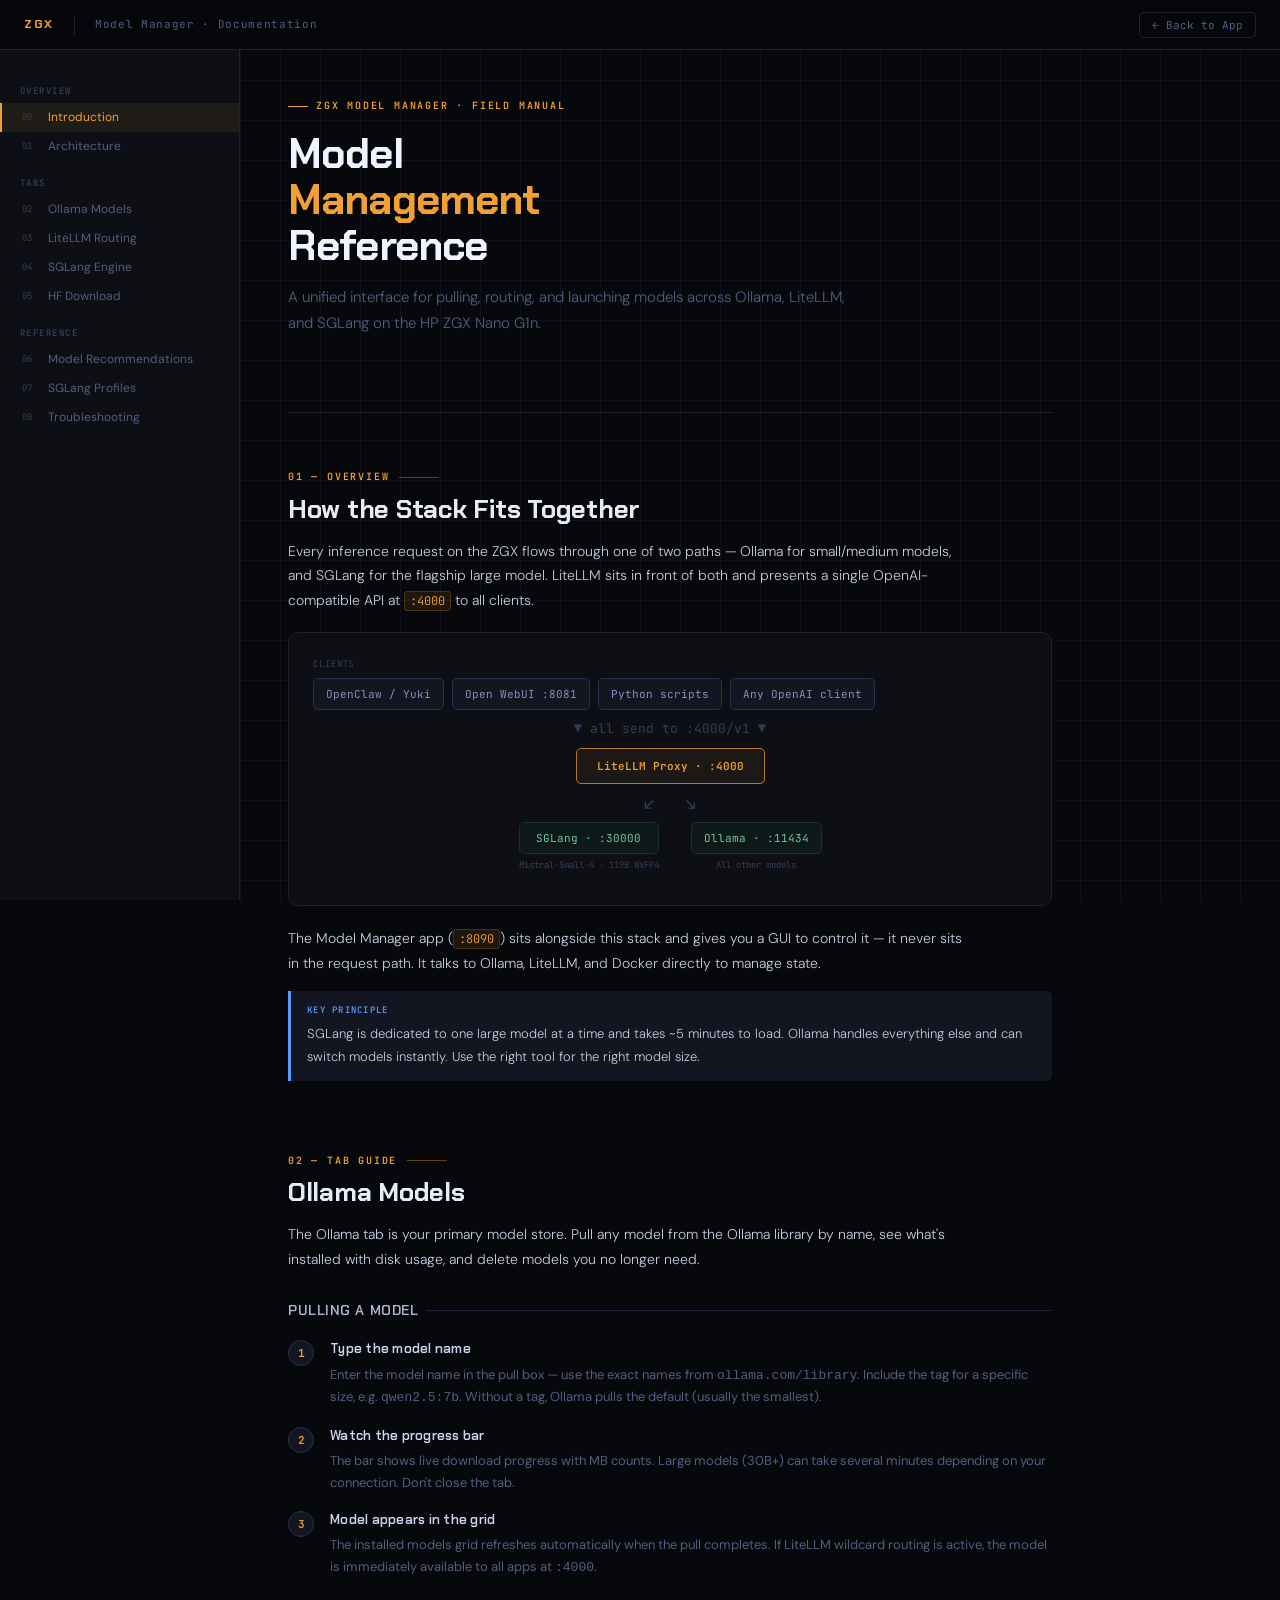
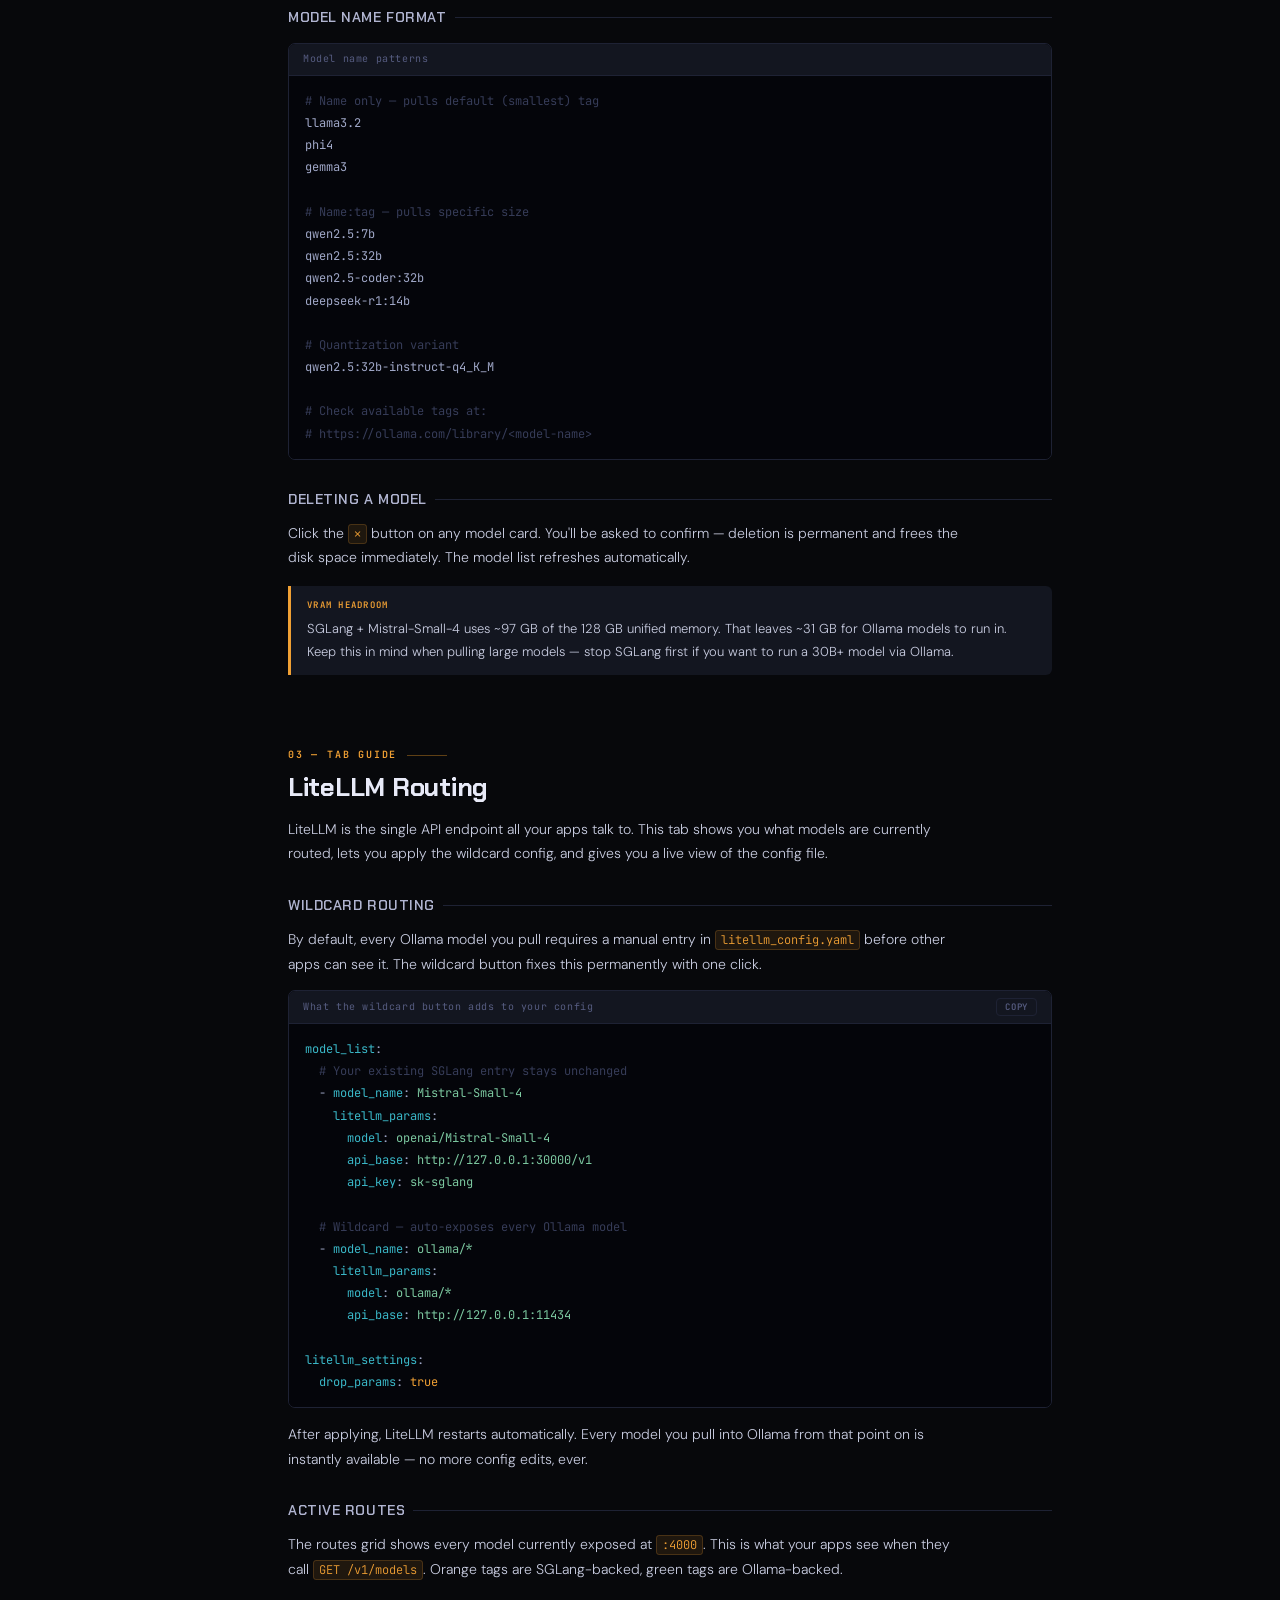
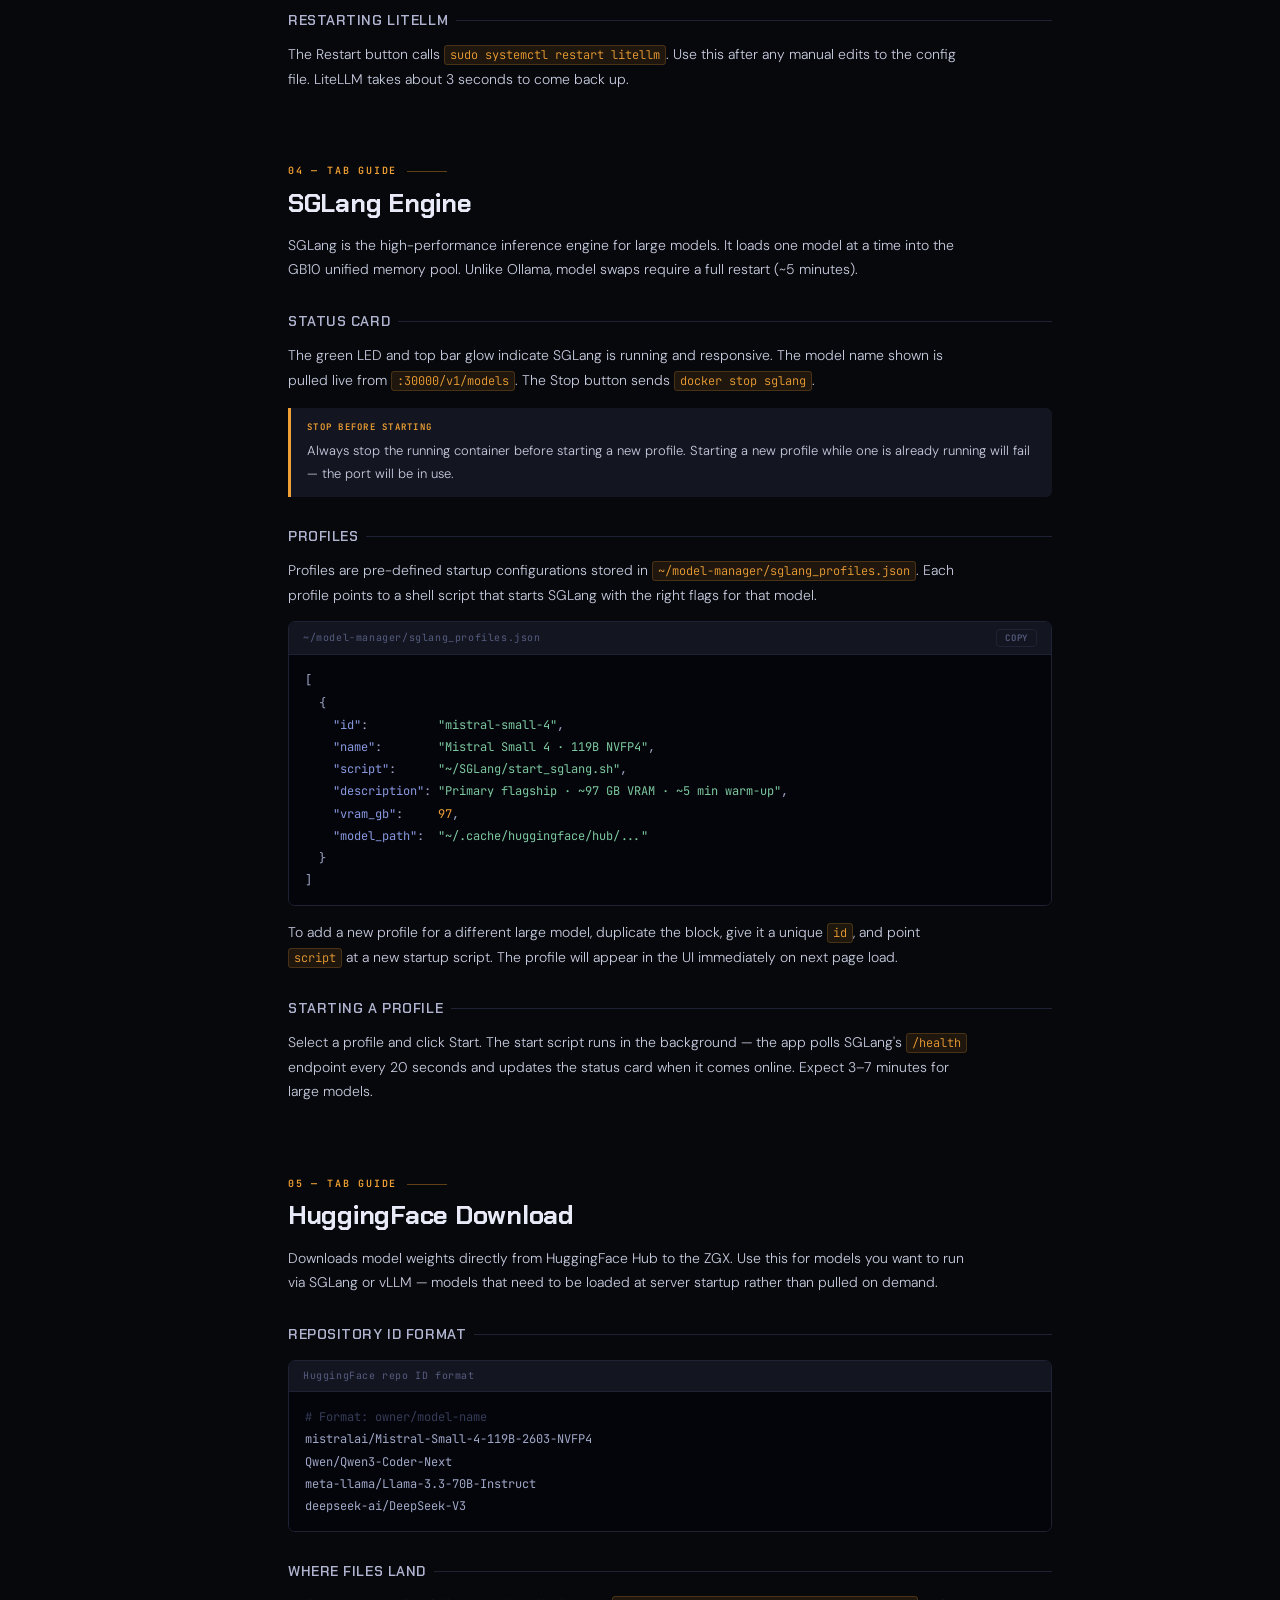
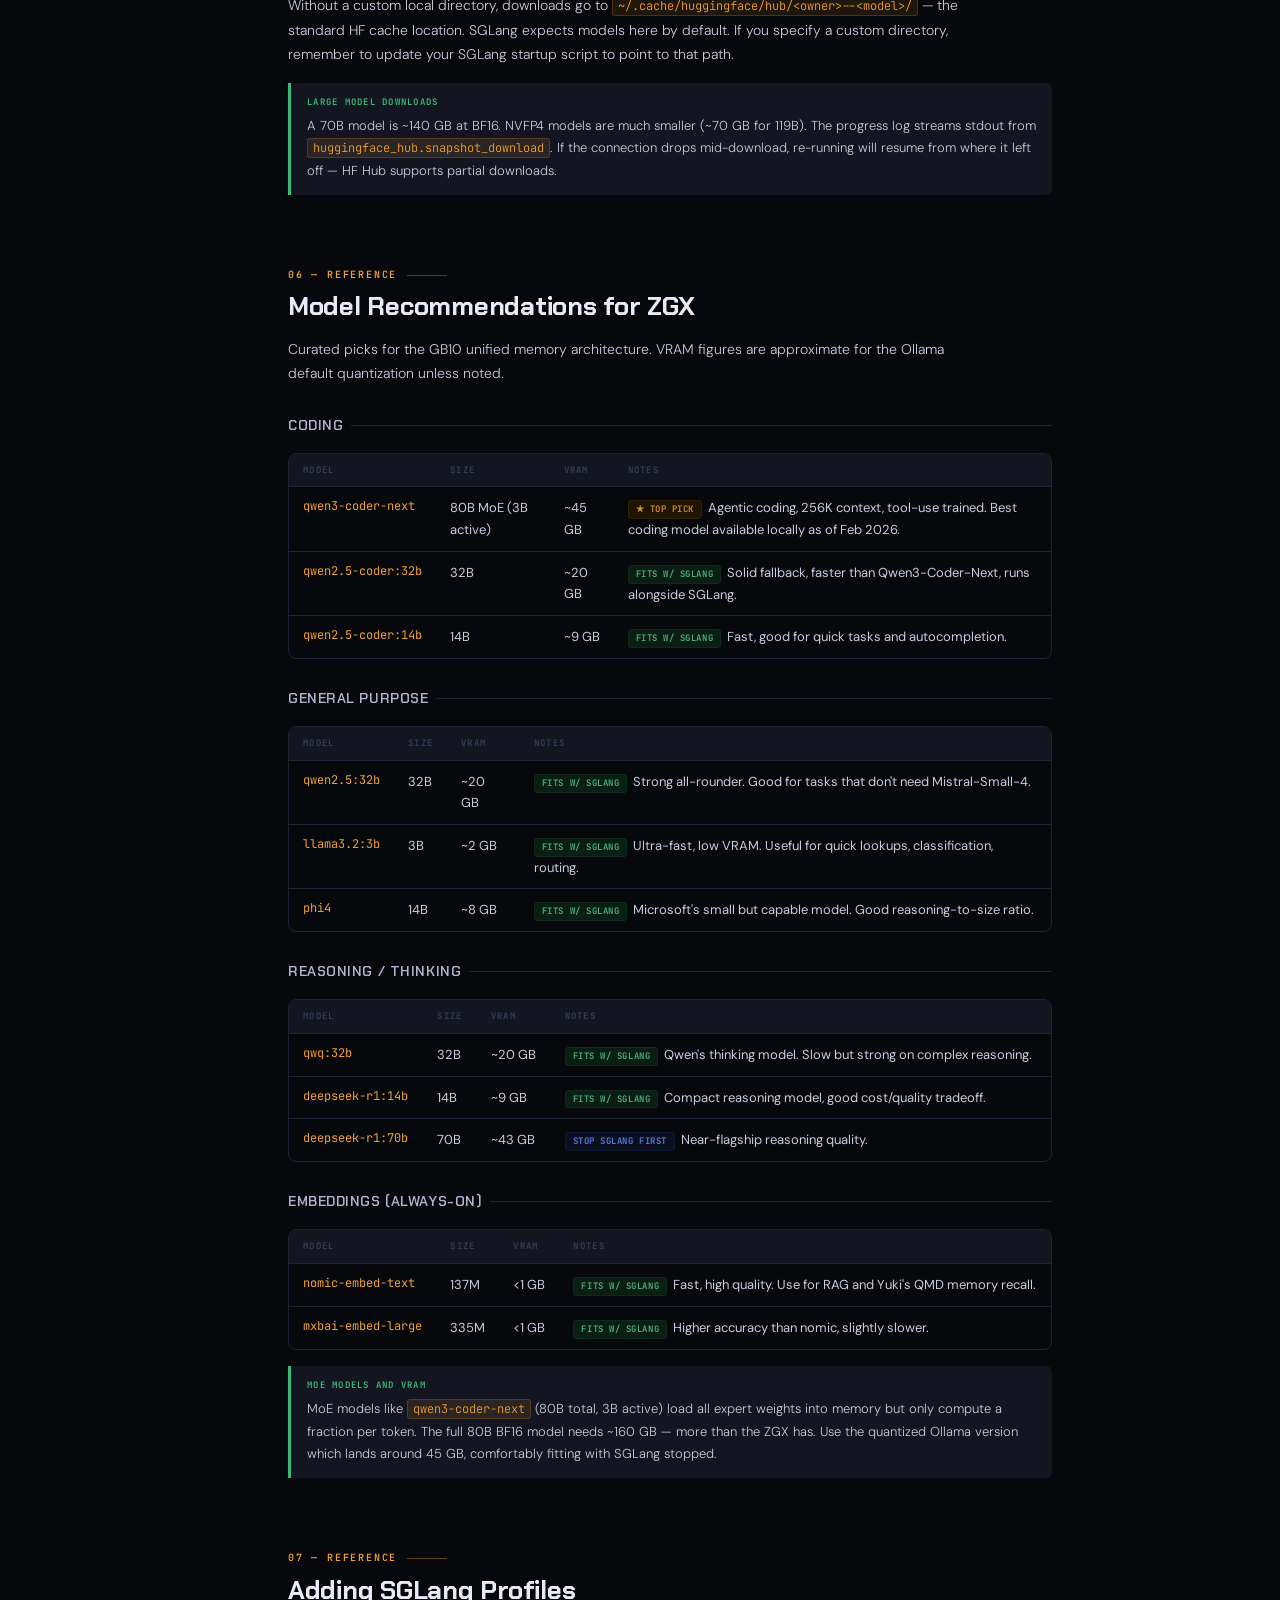
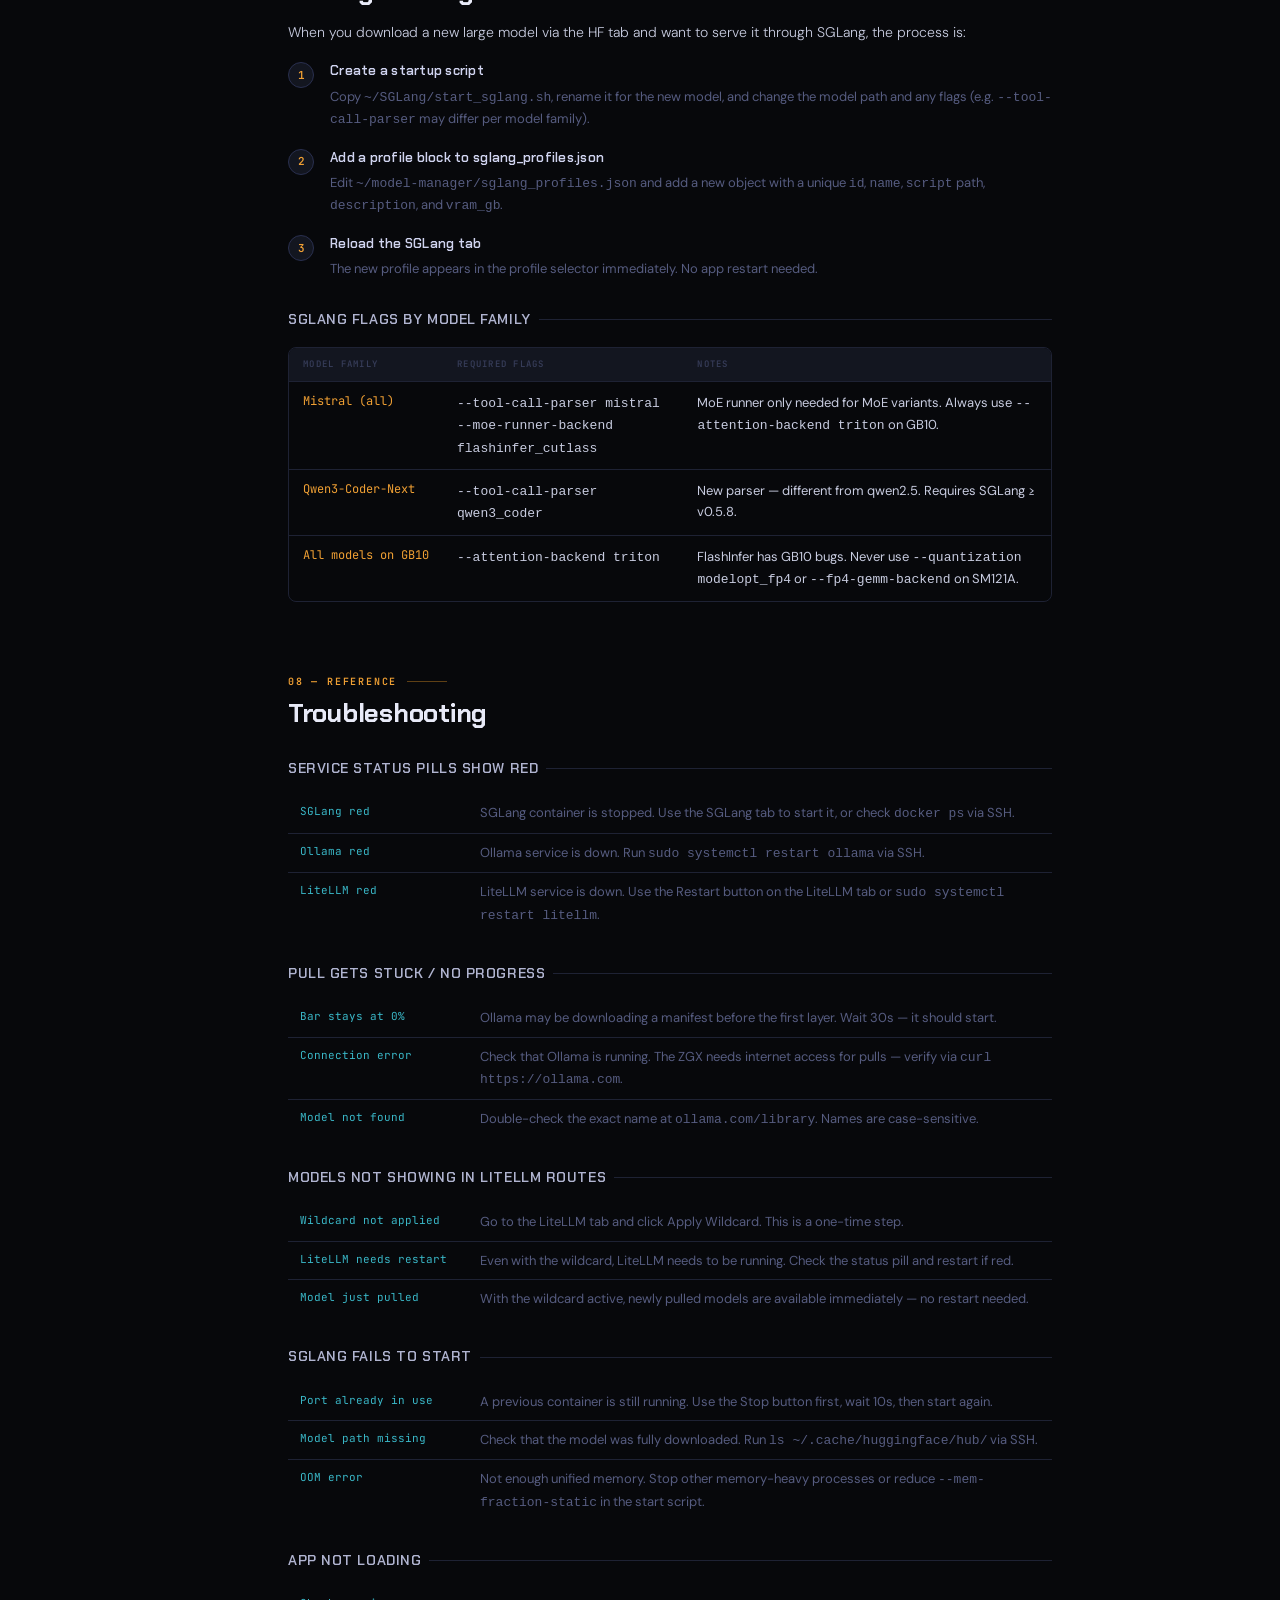
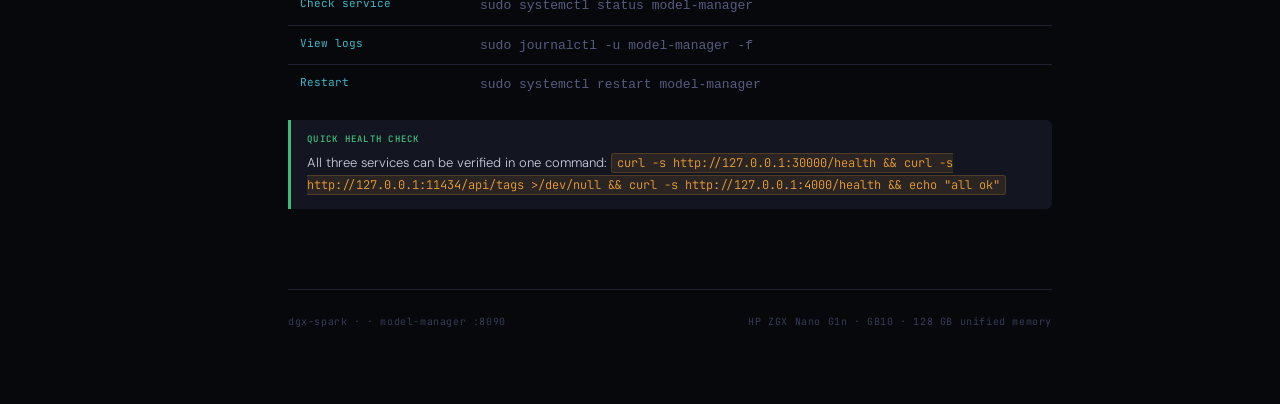
==== docs.html @ 1eab495b "Add files via upload" ====
<!DOCTYPE html>
<html lang="en">
<head>
<meta charset="UTF-8">
<meta name="viewport" content="width=device-width, initial-scale=1.0">
<title>ZGX Model Manager · Documentation</title>
<link rel="preconnect" href="https://fonts.googleapis.com">
<link href="https://fonts.googleapis.com/css2?family=Chakra+Petch:wght@400;500;600;700&family=JetBrains+Mono:wght@400;500;600&family=DM+Sans:ital,wght@0,300;0,400;0,500;1,300&display=swap" rel="stylesheet">
<style>
:root {
  --bg:       #07080b;
  --s1:       #0d0f14;
  --s2:       #131620;
  --s3:       #1a1e2c;
  --border:   #1e2234;
  --border2:  #2a3050;
  --text:     #c8cce0;
  --muted:    #565c80;
  --dim:      #363c58;
  --amber:    #f0a034;
  --amber2:   #b87820;
  --amber-lo: rgba(240,160,52,.08);
  --green:    #3dba78;
  --red:      #e05050;
  --blue:     #5a9af5;
  --teal:     #3ab8c8;
  --display:  'Chakra Petch', sans-serif;
  --mono:     'JetBrains Mono', monospace;
  --body:     'DM Sans', sans-serif;
  --sidebar-w: 240px;
}

*, *::before, *::after { box-sizing: border-box; margin: 0; padding: 0; }
html { scroll-behavior: smooth; }

body {
  background: var(--bg);
  color: var(--text);
  font-family: var(--body);
  font-size: 14px;
  line-height: 1.65;
  min-height: 100vh;
}

/* Grid texture overlay */
body::before {
  content: '';
  position: fixed; inset: 0;
  background-image:
    linear-gradient(rgba(30,34,52,.4) 1px, transparent 1px),
    linear-gradient(90deg, rgba(30,34,52,.4) 1px, transparent 1px);
  background-size: 40px 40px;
  pointer-events: none;
  z-index: 0;
}

/* ── TOP NAV ── */
.topnav {
  position: fixed; top: 0; left: 0; right: 0;
  height: 50px;
  background: rgba(7,8,11,.92);
  border-bottom: 1px solid var(--border);
  backdrop-filter: blur(8px);
  display: flex; align-items: center;
  padding: 0 24px;
  gap: 20px;
  z-index: 100;
}
.topnav-brand {
  font-family: var(--display);
  font-size: 12px; font-weight: 700;
  letter-spacing: .14em;
  color: var(--amber);
  text-transform: uppercase;
  text-decoration: none;
}
.topnav-sep { width: 1px; height: 20px; background: var(--border); }
.topnav-title {
  font-family: var(--mono);
  font-size: 11px; color: var(--muted);
  letter-spacing: .06em;
}
.topnav-right { margin-left: auto; }
.topnav-link {
  font-family: var(--mono);
  font-size: 11px; color: var(--muted);
  text-decoration: none;
  padding: 5px 12px;
  border: 1px solid var(--border);
  border-radius: 5px;
  transition: all .15s;
}
.topnav-link:hover { color: var(--amber); border-color: var(--amber); }

/* ── LAYOUT ── */
.layout {
  display: flex;
  margin-top: 50px;
  min-height: calc(100vh - 50px);
  position: relative; z-index: 1;
}

/* ── SIDEBAR ── */
.sidebar {
  width: var(--sidebar-w);
  flex-shrink: 0;
  position: fixed;
  top: 50px; bottom: 0; left: 0;
  overflow-y: auto;
  border-right: 1px solid var(--border);
  background: var(--s1);
  padding: 24px 0 40px;
}
.sidebar-section {
  margin-bottom: 6px;
}
.sidebar-label {
  font-family: var(--mono);
  font-size: 9px; font-weight: 600;
  letter-spacing: .16em;
  text-transform: uppercase;
  color: var(--dim);
  padding: 10px 20px 4px;
}
.sidebar-link {
  display: flex; align-items: center; gap: 8px;
  padding: 6px 20px;
  font-size: 12px; color: var(--muted);
  text-decoration: none;
  border-left: 2px solid transparent;
  transition: all .12s;
  line-height: 1.4;
}
.sidebar-link:hover { color: var(--text); background: var(--s2); }
.sidebar-link.active {
  color: var(--amber);
  border-left-color: var(--amber);
  background: var(--amber-lo);
}
.sidebar-link .num {
  font-family: var(--mono);
  font-size: 9px; color: var(--dim);
  flex-shrink: 0; width: 18px;
}

/* ── MAIN CONTENT ── */
.content {
  margin-left: var(--sidebar-w);
  flex: 1;
  max-width: 860px;
  padding: 48px 48px 100px;
}

/* ── SECTIONS ── */
.doc-section {
  margin-bottom: 72px;
  animation: fadein .3s ease both;
}
@keyframes fadein { from { opacity:0; transform: translateY(8px); } to { opacity:1; transform:none; } }

/* Section eyebrow */
.eyebrow {
  font-family: var(--mono);
  font-size: 10px; font-weight: 600;
  letter-spacing: .18em;
  text-transform: uppercase;
  color: var(--amber);
  margin-bottom: 8px;
  display: flex; align-items: center; gap: 10px;
}
.eyebrow::after {
  content: '';
  flex: 0 0 40px; height: 1px;
  background: var(--amber2);
  opacity: .5;
}

/* Section title */
.doc-section h2 {
  font-family: var(--display);
  font-size: 26px; font-weight: 700;
  letter-spacing: -.01em;
  color: #e8eaf8;
  margin-bottom: 14px;
  line-height: 1.2;
}

.doc-section h3 {
  font-family: var(--display);
  font-size: 14px; font-weight: 600;
  letter-spacing: .04em;
  color: #b0b4d0;
  text-transform: uppercase;
  margin: 28px 0 10px;
  display: flex; align-items: center; gap: 8px;
}
.doc-section h3::after {
  content: ''; flex: 1; height: 1px;
  background: var(--border);
}

.doc-section p {
  color: var(--text);
  margin-bottom: 14px;
  max-width: 680px;
  font-size: 14px;
  font-weight: 300;
  line-height: 1.75;
}

.doc-section p code, li code {
  font-family: var(--mono);
  font-size: 12px;
  color: var(--amber);
  background: rgba(240,160,52,.1);
  border: 1px solid rgba(240,160,52,.2);
  padding: 1px 5px;
  border-radius: 3px;
}

/* ── HERO ── */
.hero {
  padding: 0 0 48px;
  border-bottom: 1px solid var(--border);
  margin-bottom: 56px;
}
.hero-tag {
  font-family: var(--mono);
  font-size: 10px; font-weight: 600;
  letter-spacing: .18em;
  text-transform: uppercase;
  color: var(--amber);
  margin-bottom: 16px;
  display: flex; align-items: center; gap: 8px;
}
.hero-tag::before {
  content: '';
  width: 20px; height: 1px;
  background: var(--amber);
}
.hero h1 {
  font-family: var(--display);
  font-size: 42px; font-weight: 700;
  letter-spacing: -.02em;
  line-height: 1.1;
  color: #f0f2ff;
  margin-bottom: 16px;
}
.hero h1 span { color: var(--amber); }
.hero-sub {
  font-size: 15px; font-weight: 300;
  color: var(--muted);
  max-width: 560px;
  line-height: 1.7;
  margin-bottom: 28px;
}

/* ── ARCH DIAGRAM ── */
.arch {
  background: var(--s1);
  border: 1px solid var(--border);
  border-radius: 10px;
  padding: 24px;
  margin: 20px 0;
  font-family: var(--mono);
  font-size: 11px;
  overflow-x: auto;
}
.arch-row {
  display: flex; align-items: center;
  gap: 8px; margin-bottom: 8px;
  flex-wrap: wrap;
}
.arch-box {
  border: 1px solid var(--border2);
  border-radius: 5px;
  padding: 6px 12px;
  background: var(--s2);
  color: var(--text);
  white-space: nowrap;
  font-size: 11px;
}
.arch-box.client { border-color: #2a3050; color: #8090c0; }
.arch-box.gateway { border-color: var(--amber2); color: var(--amber); background: rgba(240,160,52,.06); padding: 8px 20px; font-weight: 600; }
.arch-box.backend { border-color: #1a3028; color: #6cc898; background: rgba(60,186,120,.06); }
.arch-arrow { color: var(--dim); font-size: 16px; }
.arch-label {
  font-size: 9px; letter-spacing: .1em;
  text-transform: uppercase; color: var(--dim);
  margin-bottom: 6px;
}
.arch-center { display: flex; justify-content: center; margin: 6px 0; }

/* ── CALLOUTS ── */
.callout {
  border-left: 3px solid var(--border2);
  background: var(--s2);
  border-radius: 0 6px 6px 0;
  padding: 12px 16px;
  margin: 16px 0;
  font-size: 13px;
  line-height: 1.65;
}
.callout.tip { border-color: var(--green); }
.callout.warn { border-color: var(--amber); }
.callout.info { border-color: var(--blue); }
.callout-label {
  font-family: var(--mono);
  font-size: 9px; font-weight: 600;
  letter-spacing: .14em; text-transform: uppercase;
  margin-bottom: 5px;
}
.callout.tip .callout-label { color: var(--green); }
.callout.warn .callout-label { color: var(--amber); }
.callout.info .callout-label { color: var(--blue); }
.callout p { margin-bottom: 0; font-size: 13px; max-width: none; }

/* ── CODE BLOCKS ── */
.code-wrap {
  border: 1px solid var(--border);
  border-radius: 7px;
  overflow: hidden;
  margin: 14px 0;
}
.code-header {
  display: flex; align-items: center;
  padding: 7px 14px;
  background: var(--s2);
  border-bottom: 1px solid var(--border);
  gap: 8px;
}
.code-title {
  font-family: var(--mono);
  font-size: 10px; color: var(--muted);
  letter-spacing: .06em;
  flex: 1;
}
.copy-btn {
  font-family: var(--mono);
  font-size: 9px; font-weight: 600;
  letter-spacing: .08em;
  text-transform: uppercase;
  color: var(--muted);
  background: none; border: 1px solid var(--border);
  border-radius: 4px; padding: 2px 8px;
  cursor: pointer;
  transition: all .12s;
}
.copy-btn:hover { color: var(--amber); border-color: var(--amber); }
.code-body {
  background: #04050a;
  padding: 14px 16px;
  font-family: var(--mono);
  font-size: 12px; line-height: 1.85;
  color: #a0a8c8;
  overflow-x: auto;
  white-space: pre;
}
.code-body .cm { color: var(--dim); }
.code-body .ck { color: var(--teal); }
.code-body .cv { color: #8898e0; }
.code-body .cs { color: #7cc8a0; }
.code-body .ca { color: var(--amber); }

/* ── MODEL TABLE ── */
.model-table-wrap {
  border: 1px solid var(--border);
  border-radius: 8px;
  overflow: hidden;
  margin: 16px 0;
}
.model-table {
  width: 100%;
  border-collapse: collapse;
}
.model-table th {
  font-family: var(--mono);
  font-size: 9px; font-weight: 600;
  letter-spacing: .14em; text-transform: uppercase;
  color: var(--dim);
  background: var(--s2);
  padding: 9px 14px;
  text-align: left;
  border-bottom: 1px solid var(--border);
}
.model-table td {
  padding: 10px 14px;
  border-bottom: 1px solid var(--border);
  font-size: 13px;
  vertical-align: top;
}
.model-table tr:last-child td { border-bottom: none; }
.model-table tr:hover td { background: var(--s2); }
.model-table td:first-child {
  font-family: var(--mono);
  font-size: 12px; color: var(--amber);
  white-space: nowrap;
}
.rec-badge {
  display: inline-block;
  padding: 1px 7px;
  border-radius: 3px;
  font-family: var(--mono);
  font-size: 9px; font-weight: 600;
  letter-spacing: .06em; text-transform: uppercase;
}
.rec-star { background: #1e1400; color: #d09030; border: 1px solid #2e2000; }
.rec-fit  { background: #0a1e14; color: #4caf7d; border: 1px solid #0e2a1c; }
.rec-big  { background: #0a1020; color: #5a7adf; border: 1px solid #0e1830; }

/* ── STEP LIST ── */
.steps { margin: 16px 0; }
.step {
  display: flex; gap: 16px;
  margin-bottom: 16px;
}
.step-num {
  width: 26px; height: 26px;
  border-radius: 50%;
  background: var(--s2); border: 1px solid var(--border2);
  font-family: var(--mono);
  font-size: 11px; font-weight: 600;
  color: var(--amber);
  display: flex; align-items: center; justify-content: center;
  flex-shrink: 0;
  margin-top: 2px;
}
.step-body { flex: 1; }
.step-title {
  font-family: var(--display);
  font-size: 13px; font-weight: 600;
  color: #d0d4f0;
  margin-bottom: 4px;
  letter-spacing: .02em;
}
.step-desc { font-size: 13px; color: var(--muted); line-height: 1.65; }

/* ── PARAM TABLE ── */
.param-table { width: 100%; border-collapse: collapse; margin: 14px 0; }
.param-table td {
  padding: 8px 12px;
  border-bottom: 1px solid var(--border);
  font-size: 13px;
  vertical-align: top;
}
.param-table tr:last-child td { border-bottom: none; }
.param-table td:first-child {
  font-family: var(--mono); font-size: 11px;
  color: var(--teal); white-space: nowrap;
  width: 180px;
}
.param-table td:last-child { color: var(--muted); }

/* ── SCROLLBAR ── */
::-webkit-scrollbar { width: 5px; }
::-webkit-scrollbar-track { background: transparent; }
::-webkit-scrollbar-thumb { background: var(--border2); border-radius: 3px; }

/* ── FOOTER ── */
.footer {
  margin-top: 80px;
  padding-top: 24px;
  border-top: 1px solid var(--border);
  font-family: var(--mono);
  font-size: 10px; color: var(--dim);
  letter-spacing: .06em;
  display: flex; justify-content: space-between;
}
</style>
</head>
<body>

<nav class="topnav">
  <a class="topnav-brand" href="/">ZGX</a>
  <div class="topnav-sep"></div>
  <span class="topnav-title">Model Manager · Documentation</span>
  <div class="topnav-right">
    <a class="topnav-link" href="/">← Back to App</a>
  </div>
</nav>

<div class="layout">

  <!-- SIDEBAR -->
  <nav class="sidebar">
    <div class="sidebar-section">
      <div class="sidebar-label">Overview</div>
      <a class="sidebar-link active" href="#overview"><span class="num">00</span>Introduction</a>
      <a class="sidebar-link" href="#architecture"><span class="num">01</span>Architecture</a>
    </div>
    <div class="sidebar-section">
      <div class="sidebar-label">Tabs</div>
      <a class="sidebar-link" href="#ollama"><span class="num">02</span>Ollama Models</a>
      <a class="sidebar-link" href="#litellm"><span class="num">03</span>LiteLLM Routing</a>
      <a class="sidebar-link" href="#sglang"><span class="num">04</span>SGLang Engine</a>
      <a class="sidebar-link" href="#hf"><span class="num">05</span>HF Download</a>
    </div>
    <div class="sidebar-section">
      <div class="sidebar-label">Reference</div>
      <a class="sidebar-link" href="#models"><span class="num">06</span>Model Recommendations</a>
      <a class="sidebar-link" href="#profiles"><span class="num">07</span>SGLang Profiles</a>
      <a class="sidebar-link" href="#troubleshooting"><span class="num">08</span>Troubleshooting</a>
    </div>
  </nav>

  <!-- CONTENT -->
  <main class="content">

    <!-- HERO -->
    <div class="hero" id="overview">
      <div class="hero-tag">ZGX Model Manager · Field Manual</div>
      <h1>Model<br><span>Management</span><br>Reference</h1>
      <p class="hero-sub">A unified interface for pulling, routing, and launching models across Ollama, LiteLLM, and SGLang on the HP ZGX Nano G1n.</p>
    </div>

    <!-- ARCHITECTURE -->
    <div class="doc-section" id="architecture">
      <div class="eyebrow">01 — Overview</div>
      <h2>How the Stack Fits Together</h2>

      <p>Every inference request on the ZGX flows through one of two paths — Ollama for small/medium models, and SGLang for the flagship large model. LiteLLM sits in front of both and presents a single OpenAI-compatible API at <code>:4000</code> to all clients.</p>

      <div class="arch">
        <div class="arch-label">Clients</div>
        <div class="arch-row">
          <div class="arch-box client">OpenClaw / Yuki</div>
          <div class="arch-box client">Open WebUI :8081</div>
          <div class="arch-box client">Python scripts</div>
          <div class="arch-box client">Any OpenAI client</div>
        </div>
        <div class="arch-row" style="margin:8px 0 8px 0;justify-content:center">
          <span class="arch-arrow" style="font-size:13px;color:var(--dim)">▼ all send to :4000/v1 ▼</span>
        </div>
        <div class="arch-center">
          <div class="arch-box gateway">LiteLLM Proxy · :4000</div>
        </div>
        <div class="arch-row" style="margin:8px 0 4px 0;justify-content:center;gap:32px">
          <span class="arch-arrow">↙</span>
          <span class="arch-arrow">↘</span>
        </div>
        <div class="arch-row" style="justify-content:center;gap:32px">
          <div style="text-align:center">
            <div class="arch-box backend">SGLang · :30000</div>
            <div style="font-size:9px;color:var(--dim);margin-top:4px">Mistral-Small-4 · 119B NVFP4</div>
          </div>
          <div style="text-align:center">
            <div class="arch-box backend">Ollama · :11434</div>
            <div style="font-size:9px;color:var(--dim);margin-top:4px">All other models</div>
          </div>
        </div>
      </div>

      <p>The Model Manager app (<code>:8090</code>) sits alongside this stack and gives you a GUI to control it — it never sits in the request path. It talks to Ollama, LiteLLM, and Docker directly to manage state.</p>

      <div class="callout info">
        <div class="callout-label">Key principle</div>
        <p>SGLang is dedicated to one large model at a time and takes ~5 minutes to load. Ollama handles everything else and can switch models instantly. Use the right tool for the right model size.</p>
      </div>
    </div>

    <!-- OLLAMA -->
    <div class="doc-section" id="ollama">
      <div class="eyebrow">02 — Tab Guide</div>
      <h2>Ollama Models</h2>

      <p>The Ollama tab is your primary model store. Pull any model from the Ollama library by name, see what's installed with disk usage, and delete models you no longer need.</p>

      <h3>Pulling a Model</h3>

      <div class="steps">
        <div class="step">
          <div class="step-num">1</div>
          <div class="step-body">
            <div class="step-title">Type the model name</div>
            <div class="step-desc">Enter the model name in the pull box — use the exact names from <code>ollama.com/library</code>. Include the tag for a specific size, e.g. <code>qwen2.5:7b</code>. Without a tag, Ollama pulls the default (usually the smallest).</div>
          </div>
        </div>
        <div class="step">
          <div class="step-num">2</div>
          <div class="step-body">
            <div class="step-title">Watch the progress bar</div>
            <div class="step-desc">The bar shows live download progress with MB counts. Large models (30B+) can take several minutes depending on your connection. Don't close the tab.</div>
          </div>
        </div>
        <div class="step">
          <div class="step-num">3</div>
          <div class="step-body">
            <div class="step-title">Model appears in the grid</div>
            <div class="step-desc">The installed models grid refreshes automatically when the pull completes. If LiteLLM wildcard routing is active, the model is immediately available to all apps at <code>:4000</code>.</div>
          </div>
        </div>
      </div>

      <h3>Model Name Format</h3>

      <div class="code-wrap">
        <div class="code-header"><span class="code-title">Model name patterns</span></div>
        <div class="code-body"><span class="cm"># Name only — pulls default (smallest) tag</span>
llama3.2
phi4
gemma3

<span class="cm"># Name:tag — pulls specific size</span>
qwen2.5:7b
qwen2.5:32b
qwen2.5-coder:32b
deepseek-r1:14b

<span class="cm"># Quantization variant</span>
qwen2.5:32b-instruct-q4_K_M

<span class="cm"># Check available tags at:</span>
<span class="cm"># https://ollama.com/library/&lt;model-name&gt;</span></div>
      </div>

      <h3>Deleting a Model</h3>
      <p>Click the <code>✕</code> button on any model card. You'll be asked to confirm — deletion is permanent and frees the disk space immediately. The model list refreshes automatically.</p>

      <div class="callout warn">
        <div class="callout-label">VRAM headroom</div>
        <p>SGLang + Mistral-Small-4 uses ~97 GB of the 128 GB unified memory. That leaves ~31 GB for Ollama models to run in. Keep this in mind when pulling large models — stop SGLang first if you want to run a 30B+ model via Ollama.</p>
      </div>
    </div>

    <!-- LITELLM -->
    <div class="doc-section" id="litellm">
      <div class="eyebrow">03 — Tab Guide</div>
      <h2>LiteLLM Routing</h2>

      <p>LiteLLM is the single API endpoint all your apps talk to. This tab shows you what models are currently routed, lets you apply the wildcard config, and gives you a live view of the config file.</p>

      <h3>Wildcard Routing</h3>

      <p>By default, every Ollama model you pull requires a manual entry in <code>litellm_config.yaml</code> before other apps can see it. The wildcard button fixes this permanently with one click.</p>

      <div class="code-wrap">
        <div class="code-header"><span class="code-title">What the wildcard button adds to your config</span><button class="copy-btn" onclick="copyCode(this)">Copy</button></div>
        <div class="code-body"><span class="ck">model_list</span>:
  <span class="cm"># Your existing SGLang entry stays unchanged</span>
  - <span class="ck">model_name</span>: <span class="cs">Mistral-Small-4</span>
    <span class="ck">litellm_params</span>:
      <span class="ck">model</span>: <span class="cs">openai/Mistral-Small-4</span>
      <span class="ck">api_base</span>: <span class="cs">http://127.0.0.1:30000/v1</span>
      <span class="ck">api_key</span>: <span class="cs">sk-sglang</span>

  <span class="cm"># Wildcard — auto-exposes every Ollama model</span>
  - <span class="ck">model_name</span>: <span class="cs">ollama/*</span>
    <span class="ck">litellm_params</span>:
      <span class="ck">model</span>: <span class="cs">ollama/*</span>
      <span class="ck">api_base</span>: <span class="cs">http://127.0.0.1:11434</span>

<span class="ck">litellm_settings</span>:
  <span class="ck">drop_params</span>: <span class="ca">true</span></div>
      </div>

      <p>After applying, LiteLLM restarts automatically. Every model you pull into Ollama from that point on is instantly available — no more config edits, ever.</p>

      <h3>Active Routes</h3>
      <p>The routes grid shows every model currently exposed at <code>:4000</code>. This is what your apps see when they call <code>GET /v1/models</code>. Orange tags are SGLang-backed, green tags are Ollama-backed.</p>

      <h3>Restarting LiteLLM</h3>
      <p>The Restart button calls <code>sudo systemctl restart litellm</code>. Use this after any manual edits to the config file. LiteLLM takes about 3 seconds to come back up.</p>
    </div>

    <!-- SGLANG -->
    <div class="doc-section" id="sglang">
      <div class="eyebrow">04 — Tab Guide</div>
      <h2>SGLang Engine</h2>

      <p>SGLang is the high-performance inference engine for large models. It loads one model at a time into the GB10 unified memory pool. Unlike Ollama, model swaps require a full restart (~5 minutes).</p>

      <h3>Status Card</h3>
      <p>The green LED and top bar glow indicate SGLang is running and responsive. The model name shown is pulled live from <code>:30000/v1/models</code>. The Stop button sends <code>docker stop sglang</code>.</p>

      <div class="callout warn">
        <div class="callout-label">Stop before starting</div>
        <p>Always stop the running container before starting a new profile. Starting a new profile while one is already running will fail — the port will be in use.</p>
      </div>

      <h3>Profiles</h3>
      <p>Profiles are pre-defined startup configurations stored in <code>~/model-manager/sglang_profiles.json</code>. Each profile points to a shell script that starts SGLang with the right flags for that model.</p>

      <div class="code-wrap">
        <div class="code-header"><span class="code-title">~/model-manager/sglang_profiles.json</span><button class="copy-btn" onclick="copyCode(this)">Copy</button></div>
        <div class="code-body">[
  {
    <span class="cv">"id"</span>:          <span class="cs">"mistral-small-4"</span>,
    <span class="cv">"name"</span>:        <span class="cs">"Mistral Small 4 · 119B NVFP4"</span>,
    <span class="cv">"script"</span>:      <span class="cs">"~/SGLang/start_sglang.sh"</span>,
    <span class="cv">"description"</span>: <span class="cs">"Primary flagship · ~97 GB VRAM · ~5 min warm-up"</span>,
    <span class="cv">"vram_gb"</span>:     <span class="ca">97</span>,
    <span class="cv">"model_path"</span>:  <span class="cs">"~/.cache/huggingface/hub/..."</span>
  }
]</div>
      </div>

      <p>To add a new profile for a different large model, duplicate the block, give it a unique <code>id</code>, and point <code>script</code> at a new startup script. The profile will appear in the UI immediately on next page load.</p>

      <h3>Starting a Profile</h3>
      <p>Select a profile and click Start. The start script runs in the background — the app polls SGLang's <code>/health</code> endpoint every 20 seconds and updates the status card when it comes online. Expect 3–7 minutes for large models.</p>
    </div>

    <!-- HF DOWNLOAD -->
    <div class="doc-section" id="hf">
      <div class="eyebrow">05 — Tab Guide</div>
      <h2>HuggingFace Download</h2>

      <p>Downloads model weights directly from HuggingFace Hub to the ZGX. Use this for models you want to run via SGLang or vLLM — models that need to be loaded at server startup rather than pulled on demand.</p>

      <h3>Repository ID Format</h3>

      <div class="code-wrap">
        <div class="code-header"><span class="code-title">HuggingFace repo ID format</span></div>
        <div class="code-body"><span class="cm"># Format: owner/model-name</span>
mistralai/Mistral-Small-4-119B-2603-NVFP4
Qwen/Qwen3-Coder-Next
meta-llama/Llama-3.3-70B-Instruct
deepseek-ai/DeepSeek-V3</div>
      </div>

      <h3>Where Files Land</h3>

      <p>Without a custom local directory, downloads go to <code>~/.cache/huggingface/hub/&lt;owner&gt;--&lt;model&gt;/</code> — the standard HF cache location. SGLang expects models here by default. If you specify a custom directory, remember to update your SGLang startup script to point to that path.</p>

      <div class="callout tip">
        <div class="callout-label">Large model downloads</div>
        <p>A 70B model is ~140 GB at BF16. NVFP4 models are much smaller (~70 GB for 119B). The progress log streams stdout from <code>huggingface_hub.snapshot_download</code>. If the connection drops mid-download, re-running will resume from where it left off — HF Hub supports partial downloads.</p>
      </div>
    </div>

    <!-- MODEL RECOMMENDATIONS -->
    <div class="doc-section" id="models">
      <div class="eyebrow">06 — Reference</div>
      <h2>Model Recommendations for ZGX</h2>

      <p>Curated picks for the GB10 unified memory architecture. VRAM figures are approximate for the Ollama default quantization unless noted.</p>

      <h3>Coding</h3>
      <div class="model-table-wrap">
        <table class="model-table">
          <thead><tr><th>Model</th><th>Size</th><th>VRAM</th><th>Notes</th></tr></thead>
          <tbody>
            <tr>
              <td>qwen3-coder-next</td>
              <td>80B MoE (3B active)</td>
              <td>~45 GB</td>
              <td><span class="rec-badge rec-star">★ Top Pick</span> &nbsp;Agentic coding, 256K context, tool-use trained. Best coding model available locally as of Feb 2026.</td>
            </tr>
            <tr>
              <td>qwen2.5-coder:32b</td>
              <td>32B</td>
              <td>~20 GB</td>
              <td><span class="rec-badge rec-fit">fits w/ SGLang</span> &nbsp;Solid fallback, faster than Qwen3-Coder-Next, runs alongside SGLang.</td>
            </tr>
            <tr>
              <td>qwen2.5-coder:14b</td>
              <td>14B</td>
              <td>~9 GB</td>
              <td><span class="rec-badge rec-fit">fits w/ SGLang</span> &nbsp;Fast, good for quick tasks and autocompletion.</td>
            </tr>
          </tbody>
        </table>
      </div>

      <h3>General Purpose</h3>
      <div class="model-table-wrap">
        <table class="model-table">
          <thead><tr><th>Model</th><th>Size</th><th>VRAM</th><th>Notes</th></tr></thead>
          <tbody>
            <tr>
              <td>qwen2.5:32b</td>
              <td>32B</td>
              <td>~20 GB</td>
              <td><span class="rec-badge rec-fit">fits w/ SGLang</span> &nbsp;Strong all-rounder. Good for tasks that don't need Mistral-Small-4.</td>
            </tr>
            <tr>
              <td>llama3.2:3b</td>
              <td>3B</td>
              <td>~2 GB</td>
              <td><span class="rec-badge rec-fit">fits w/ SGLang</span> &nbsp;Ultra-fast, low VRAM. Useful for quick lookups, classification, routing.</td>
            </tr>
            <tr>
              <td>phi4</td>
              <td>14B</td>
              <td>~8 GB</td>
              <td><span class="rec-badge rec-fit">fits w/ SGLang</span> &nbsp;Microsoft's small but capable model. Good reasoning-to-size ratio.</td>
            </tr>
          </tbody>
        </table>
      </div>

      <h3>Reasoning / Thinking</h3>
      <div class="model-table-wrap">
        <table class="model-table">
          <thead><tr><th>Model</th><th>Size</th><th>VRAM</th><th>Notes</th></tr></thead>
          <tbody>
            <tr>
              <td>qwq:32b</td>
              <td>32B</td>
              <td>~20 GB</td>
              <td><span class="rec-badge rec-fit">fits w/ SGLang</span> &nbsp;Qwen's thinking model. Slow but strong on complex reasoning.</td>
            </tr>
            <tr>
              <td>deepseek-r1:14b</td>
              <td>14B</td>
              <td>~9 GB</td>
              <td><span class="rec-badge rec-fit">fits w/ SGLang</span> &nbsp;Compact reasoning model, good cost/quality tradeoff.</td>
            </tr>
            <tr>
              <td>deepseek-r1:70b</td>
              <td>70B</td>
              <td>~43 GB</td>
              <td><span class="rec-badge rec-big">stop SGLang first</span> &nbsp;Near-flagship reasoning quality.</td>
            </tr>
          </tbody>
        </table>
      </div>

      <h3>Embeddings (Always-On)</h3>
      <div class="model-table-wrap">
        <table class="model-table">
          <thead><tr><th>Model</th><th>Size</th><th>VRAM</th><th>Notes</th></tr></thead>
          <tbody>
            <tr>
              <td>nomic-embed-text</td>
              <td>137M</td>
              <td>&lt;1 GB</td>
              <td><span class="rec-badge rec-fit">fits w/ SGLang</span> &nbsp;Fast, high quality. Use for RAG and Yuki's QMD memory recall.</td>
            </tr>
            <tr>
              <td>mxbai-embed-large</td>
              <td>335M</td>
              <td>&lt;1 GB</td>
              <td><span class="rec-badge rec-fit">fits w/ SGLang</span> &nbsp;Higher accuracy than nomic, slightly slower.</td>
            </tr>
          </tbody>
        </table>
      </div>

      <div class="callout tip">
        <div class="callout-label">MoE models and VRAM</div>
        <p>MoE models like <code>qwen3-coder-next</code> (80B total, 3B active) load all expert weights into memory but only compute a fraction per token. The full 80B BF16 model needs ~160 GB — more than the ZGX has. Use the quantized Ollama version which lands around 45 GB, comfortably fitting with SGLang stopped.</p>
      </div>
    </div>

    <!-- PROFILES -->
    <div class="doc-section" id="profiles">
      <div class="eyebrow">07 — Reference</div>
      <h2>Adding SGLang Profiles</h2>

      <p>When you download a new large model via the HF tab and want to serve it through SGLang, the process is:</p>

      <div class="steps">
        <div class="step">
          <div class="step-num">1</div>
          <div class="step-body">
            <div class="step-title">Create a startup script</div>
            <div class="step-desc">Copy <code>~/SGLang/start_sglang.sh</code>, rename it for the new model, and change the model path and any flags (e.g. <code>--tool-call-parser</code> may differ per model family).</div>
          </div>
        </div>
        <div class="step">
          <div class="step-num">2</div>
          <div class="step-body">
            <div class="step-title">Add a profile block to sglang_profiles.json</div>
            <div class="step-desc">Edit <code>~/model-manager/sglang_profiles.json</code> and add a new object with a unique <code>id</code>, <code>name</code>, <code>script</code> path, <code>description</code>, and <code>vram_gb</code>.</div>
          </div>
        </div>
        <div class="step">
          <div class="step-num">3</div>
          <div class="step-body">
            <div class="step-title">Reload the SGLang tab</div>
            <div class="step-desc">The new profile appears in the profile selector immediately. No app restart needed.</div>
          </div>
        </div>
      </div>

      <h3>SGLang Flags by Model Family</h3>

      <div class="model-table-wrap">
        <table class="model-table">
          <thead><tr><th>Model Family</th><th>Required Flags</th><th>Notes</th></tr></thead>
          <tbody>
            <tr>
              <td>Mistral (all)</td>
              <td><code>--tool-call-parser mistral</code><br><code>--moe-runner-backend flashinfer_cutlass</code></td>
              <td>MoE runner only needed for MoE variants. Always use <code>--attention-backend triton</code> on GB10.</td>
            </tr>
            <tr>
              <td>Qwen3-Coder-Next</td>
              <td><code>--tool-call-parser qwen3_coder</code></td>
              <td>New parser — different from qwen2.5. Requires SGLang ≥ v0.5.8.</td>
            </tr>
            <tr>
              <td>All models on GB10</td>
              <td><code>--attention-backend triton</code></td>
              <td>FlashInfer has GB10 bugs. Never use <code>--quantization modelopt_fp4</code> or <code>--fp4-gemm-backend</code> on SM121A.</td>
            </tr>
          </tbody>
        </table>
      </div>
    </div>

    <!-- TROUBLESHOOTING -->
    <div class="doc-section" id="troubleshooting">
      <div class="eyebrow">08 — Reference</div>
      <h2>Troubleshooting</h2>

      <h3>Service Status Pills Show Red</h3>
      <table class="param-table">
        <tr><td>SGLang red</td><td>SGLang container is stopped. Use the SGLang tab to start it, or check <code>docker ps</code> via SSH.</td></tr>
        <tr><td>Ollama red</td><td>Ollama service is down. Run <code>sudo systemctl restart ollama</code> via SSH.</td></tr>
        <tr><td>LiteLLM red</td><td>LiteLLM service is down. Use the Restart button on the LiteLLM tab or <code>sudo systemctl restart litellm</code>.</td></tr>
      </table>

      <h3>Pull Gets Stuck / No Progress</h3>
      <table class="param-table">
        <tr><td>Bar stays at 0%</td><td>Ollama may be downloading a manifest before the first layer. Wait 30s — it should start.</td></tr>
        <tr><td>Connection error</td><td>Check that Ollama is running. The ZGX needs internet access for pulls — verify via <code>curl https://ollama.com</code>.</td></tr>
        <tr><td>Model not found</td><td>Double-check the exact name at <code>ollama.com/library</code>. Names are case-sensitive.</td></tr>
      </table>

      <h3>Models Not Showing in LiteLLM Routes</h3>
      <table class="param-table">
        <tr><td>Wildcard not applied</td><td>Go to the LiteLLM tab and click Apply Wildcard. This is a one-time step.</td></tr>
        <tr><td>LiteLLM needs restart</td><td>Even with the wildcard, LiteLLM needs to be running. Check the status pill and restart if red.</td></tr>
        <tr><td>Model just pulled</td><td>With the wildcard active, newly pulled models are available immediately — no restart needed.</td></tr>
      </table>

      <h3>SGLang Fails to Start</h3>
      <table class="param-table">
        <tr><td>Port already in use</td><td>A previous container is still running. Use the Stop button first, wait 10s, then start again.</td></tr>
        <tr><td>Model path missing</td><td>Check that the model was fully downloaded. Run <code>ls ~/.cache/huggingface/hub/</code> via SSH.</td></tr>
        <tr><td>OOM error</td><td>Not enough unified memory. Stop other memory-heavy processes or reduce <code>--mem-fraction-static</code> in the start script.</td></tr>
      </table>

      <h3>App Not Loading</h3>
      <table class="param-table">
        <tr><td>Check service</td><td><code>sudo systemctl status model-manager</code></td></tr>
        <tr><td>View logs</td><td><code>sudo journalctl -u model-manager -f</code></td></tr>
        <tr><td>Restart</td><td><code>sudo systemctl restart model-manager</code></td></tr>
      </table>

      <div class="callout tip">
        <div class="callout-label">Quick health check</div>
        <p>All three services can be verified in one command: <code>curl -s http://127.0.0.1:30000/health &amp;&amp; curl -s http://127.0.0.1:11434/api/tags &gt;/dev/null &amp;&amp; curl -s http://127.0.0.1:4000/health &amp;&amp; echo "all ok"</code></p>
      </div>
    </div>

    <div class="footer">
      <span>dgx-spark · <your-dgx-ip> · model-manager :8090</span>
      <span>HP ZGX Nano G1n · GB10 · 128 GB unified memory</span>
    </div>

  </main>
</div>

<script>
// Sidebar active state on scroll
const sections = document.querySelectorAll('.doc-section, .hero');
const links = document.querySelectorAll('.sidebar-link');

const obs = new IntersectionObserver(entries => {
  entries.forEach(e => {
    if (e.isIntersecting) {
      links.forEach(l => l.classList.remove('active'));
      const id = e.target.id;
      const active = document.querySelector(`.sidebar-link[href="#${id}"]`);
      if (active) active.classList.add('active');
    }
  });
}, { rootMargin: '-20% 0px -70% 0px' });

sections.forEach(s => obs.observe(s));

// Copy buttons
function copyCode(btn) {
  const code = btn.closest('.code-wrap').querySelector('.code-body').innerText;
  navigator.clipboard.writeText(code).then(() => {
    btn.textContent = 'Copied!';
    setTimeout(() => btn.textContent = 'Copy', 1800);
  });
}
</script>
</body>
</html>
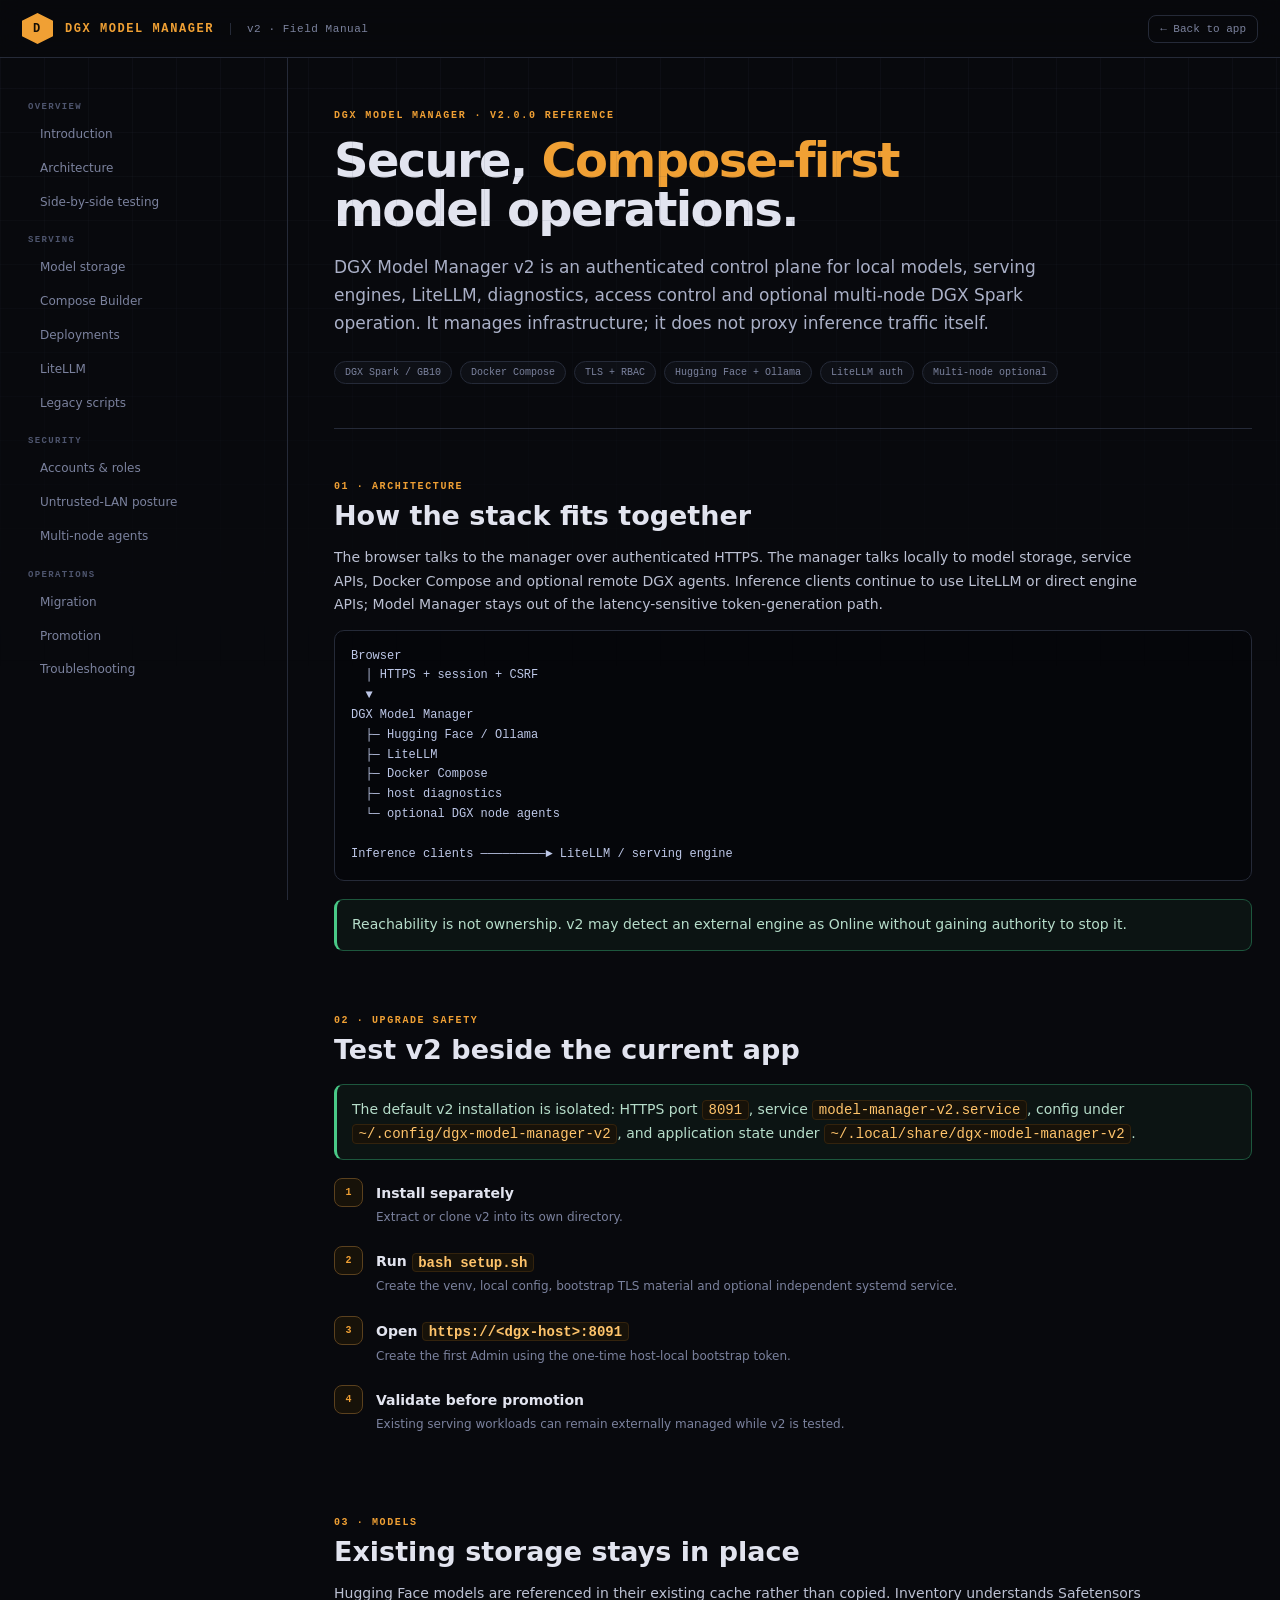
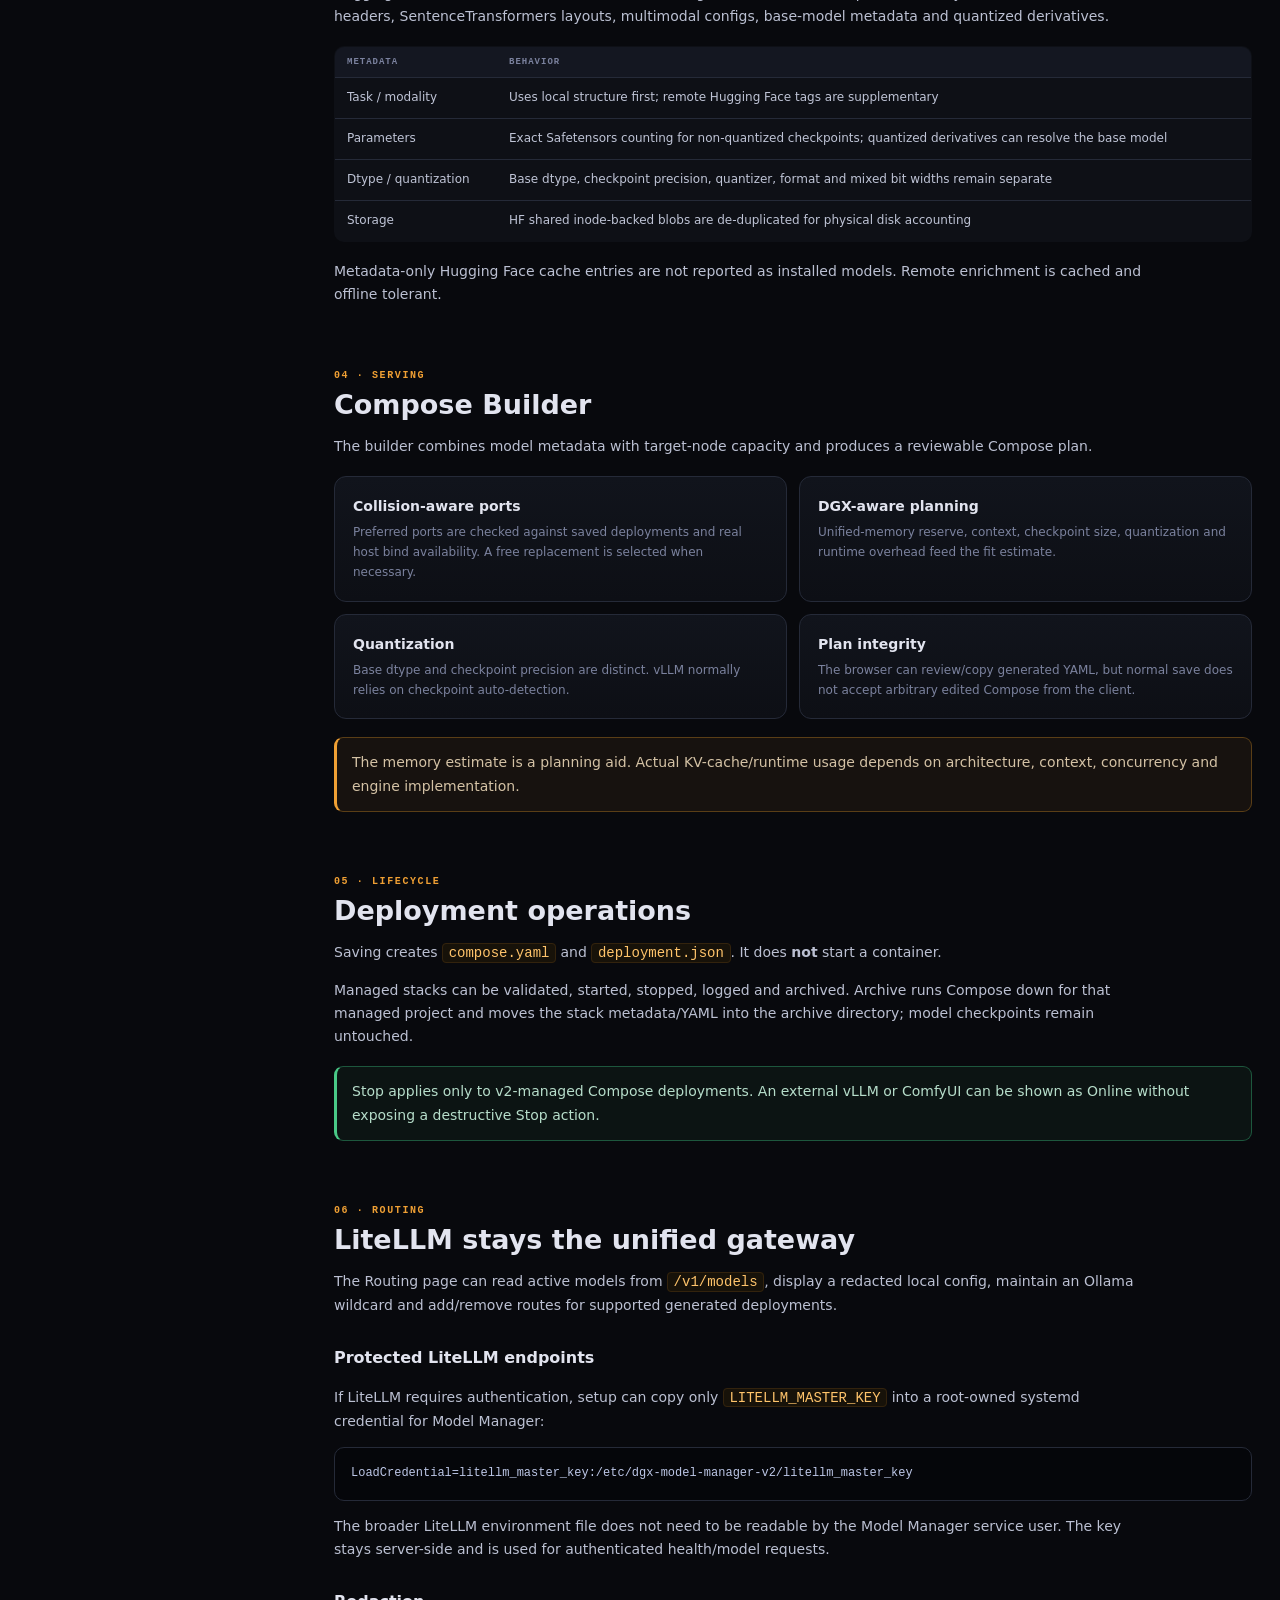
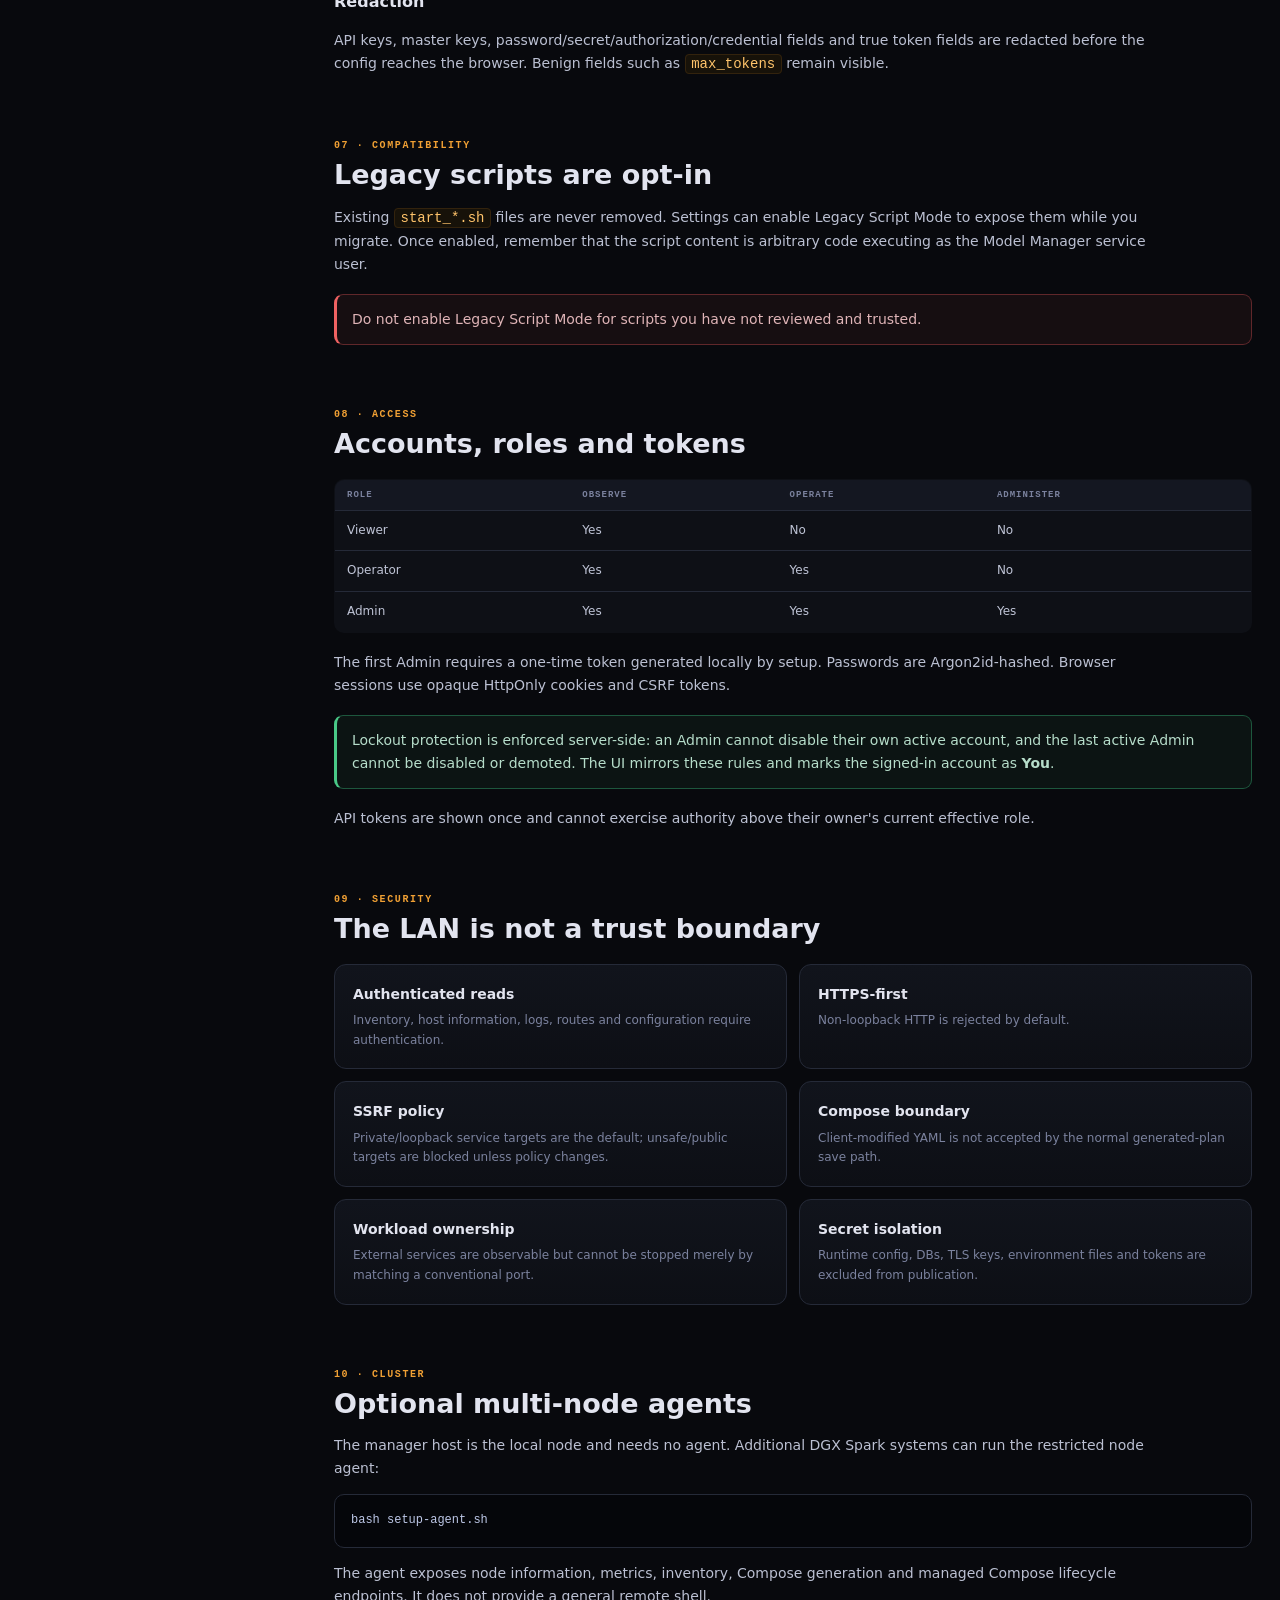
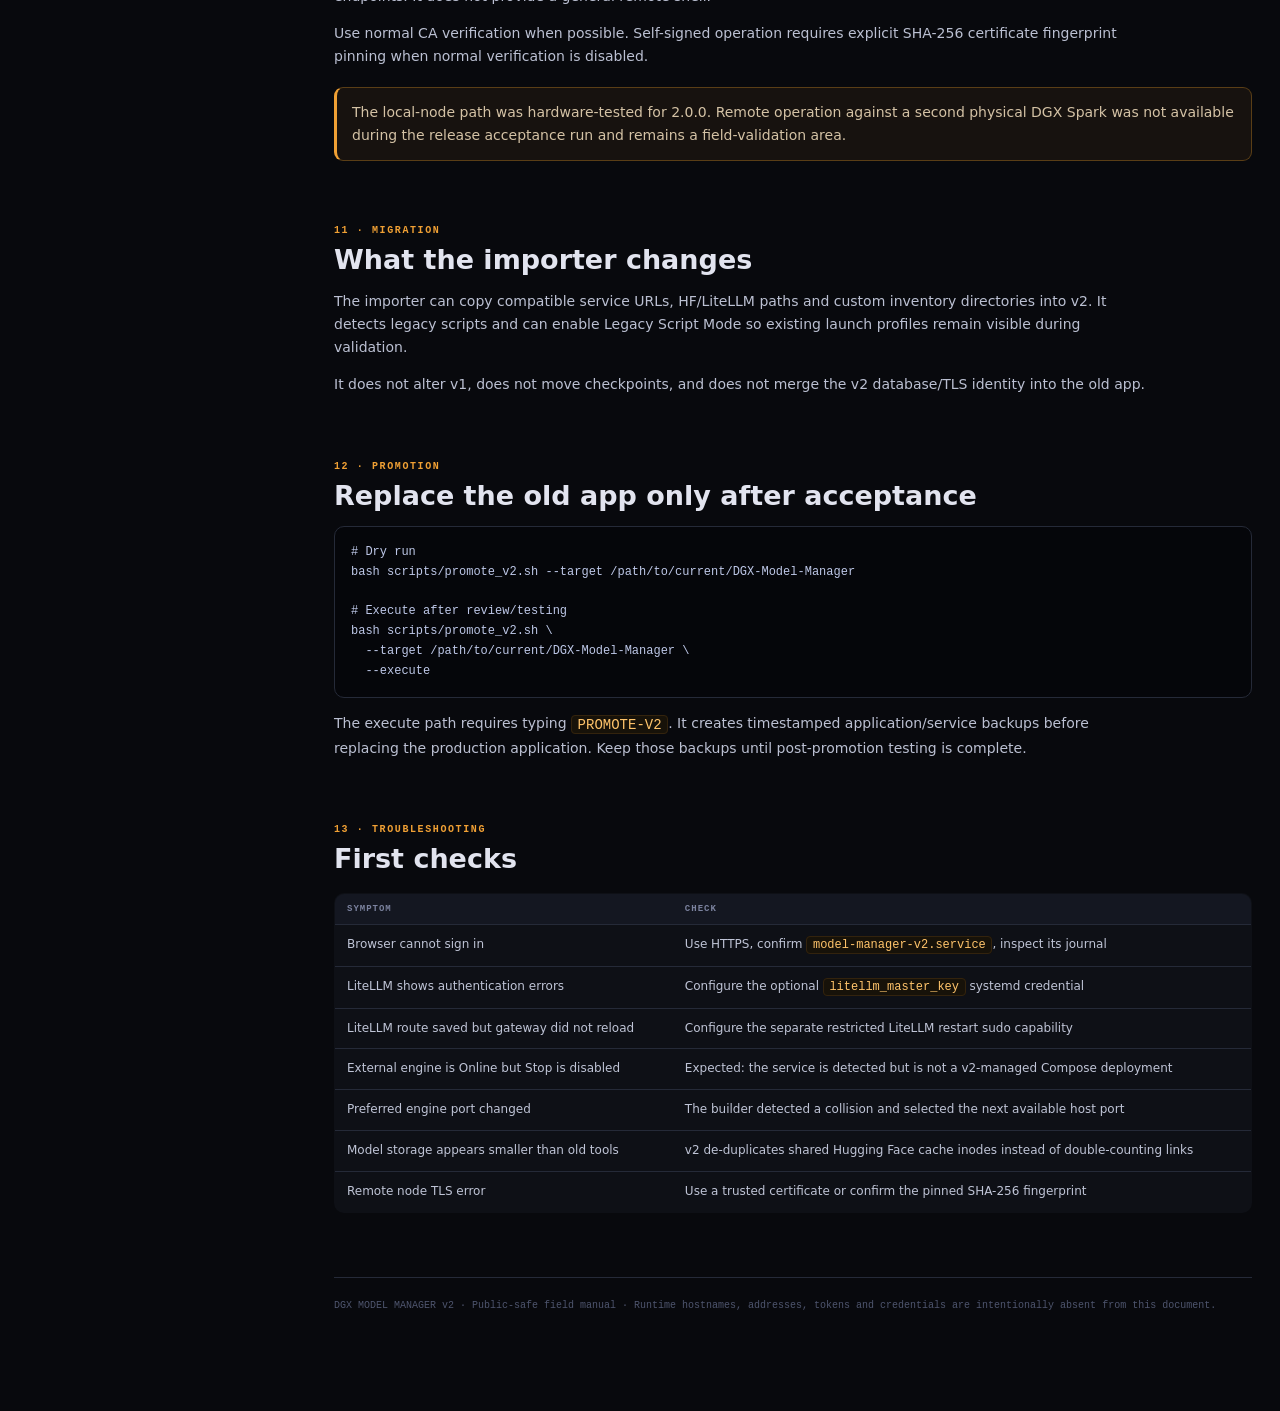
==== commit 6a90f122: "Release DGX Model Manager v2.0.0" ====
--- a/docs.html
+++ b/docs.html
@@ -1,985 +1,71 @@
-<!DOCTYPE html>
+<!doctype html>
 <html lang="en">
 <head>
-<meta charset="UTF-8">
-<meta name="viewport" content="width=device-width, initial-scale=1.0">
-<title>ZGX Model Manager · Documentation</title>
-<link rel="preconnect" href="https://fonts.googleapis.com">
-<link href="https://fonts.googleapis.com/css2?family=Chakra+Petch:wght@400;500;600;700&family=JetBrains+Mono:wght@400;500;600&family=DM+Sans:ital,wght@0,300;0,400;0,500;1,300&display=swap" rel="stylesheet">
+<meta charset="utf-8">
+<meta name="viewport" content="width=device-width,initial-scale=1">
+<meta name="color-scheme" content="dark">
+<title>DGX Model Manager v2 · Field Manual</title>
+<link rel="icon" href="/favicon.svg" type="image/svg+xml">
 <style>
-:root {
-  --bg:       #07080b;
-  --s1:       #0d0f14;
-  --s2:       #131620;
-  --s3:       #1a1e2c;
-  --border:   #1e2234;
-  --border2:  #2a3050;
-  --text:     #c8cce0;
-  --muted:    #565c80;
-  --dim:      #363c58;
-  --amber:    #f0a034;
-  --amber2:   #b87820;
-  --amber-lo: rgba(240,160,52,.08);
-  --green:    #3dba78;
-  --red:      #e05050;
-  --blue:     #5a9af5;
-  --teal:     #3ab8c8;
-  --display:  'Chakra Petch', sans-serif;
-  --mono:     'JetBrains Mono', monospace;
-  --body:     'DM Sans', sans-serif;
-  --sidebar-w: 240px;
-}
-
-*, *::before, *::after { box-sizing: border-box; margin: 0; padding: 0; }
-html { scroll-behavior: smooth; }
-
-body {
-  background: var(--bg);
-  color: var(--text);
-  font-family: var(--body);
-  font-size: 14px;
-  line-height: 1.65;
-  min-height: 100vh;
-}
-
-/* Grid texture overlay */
-body::before {
-  content: '';
-  position: fixed; inset: 0;
-  background-image:
-    linear-gradient(rgba(30,34,52,.4) 1px, transparent 1px),
-    linear-gradient(90deg, rgba(30,34,52,.4) 1px, transparent 1px);
-  background-size: 40px 40px;
-  pointer-events: none;
-  z-index: 0;
-}
-
-/* ── TOP NAV ── */
-.topnav {
-  position: fixed; top: 0; left: 0; right: 0;
-  height: 50px;
-  background: rgba(7,8,11,.92);
-  border-bottom: 1px solid var(--border);
-  backdrop-filter: blur(8px);
-  display: flex; align-items: center;
-  padding: 0 24px;
-  gap: 20px;
-  z-index: 100;
-}
-.topnav-brand {
-  font-family: var(--display);
-  font-size: 12px; font-weight: 700;
-  letter-spacing: .14em;
-  color: var(--amber);
-  text-transform: uppercase;
-  text-decoration: none;
-}
-.topnav-sep { width: 1px; height: 20px; background: var(--border); }
-.topnav-title {
-  font-family: var(--mono);
-  font-size: 11px; color: var(--muted);
-  letter-spacing: .06em;
-}
-.topnav-right { margin-left: auto; }
-.topnav-link {
-  font-family: var(--mono);
-  font-size: 11px; color: var(--muted);
-  text-decoration: none;
-  padding: 5px 12px;
-  border: 1px solid var(--border);
-  border-radius: 5px;
-  transition: all .15s;
-}
-.topnav-link:hover { color: var(--amber); border-color: var(--amber); }
-
-/* ── LAYOUT ── */
-.layout {
-  display: flex;
-  margin-top: 50px;
-  min-height: calc(100vh - 50px);
-  position: relative; z-index: 1;
-}
-
-/* ── SIDEBAR ── */
-.sidebar {
-  width: var(--sidebar-w);
-  flex-shrink: 0;
-  position: fixed;
-  top: 50px; bottom: 0; left: 0;
-  overflow-y: auto;
-  border-right: 1px solid var(--border);
-  background: var(--s1);
-  padding: 24px 0 40px;
-}
-.sidebar-section {
-  margin-bottom: 6px;
-}
-.sidebar-label {
-  font-family: var(--mono);
-  font-size: 9px; font-weight: 600;
-  letter-spacing: .16em;
-  text-transform: uppercase;
-  color: var(--dim);
-  padding: 10px 20px 4px;
-}
-.sidebar-link {
-  display: flex; align-items: center; gap: 8px;
-  padding: 6px 20px;
-  font-size: 12px; color: var(--muted);
-  text-decoration: none;
-  border-left: 2px solid transparent;
-  transition: all .12s;
-  line-height: 1.4;
-}
-.sidebar-link:hover { color: var(--text); background: var(--s2); }
-.sidebar-link.active {
-  color: var(--amber);
-  border-left-color: var(--amber);
-  background: var(--amber-lo);
-}
-.sidebar-link .num {
-  font-family: var(--mono);
-  font-size: 9px; color: var(--dim);
-  flex-shrink: 0; width: 18px;
-}
-
-/* ── MAIN CONTENT ── */
-.content {
-  margin-left: var(--sidebar-w);
-  flex: 1;
-  max-width: 860px;
-  padding: 48px 48px 100px;
-}
-
-/* ── SECTIONS ── */
-.doc-section {
-  margin-bottom: 72px;
-  animation: fadein .3s ease both;
-}
-@keyframes fadein { from { opacity:0; transform: translateY(8px); } to { opacity:1; transform:none; } }
-
-/* Section eyebrow */
-.eyebrow {
-  font-family: var(--mono);
-  font-size: 10px; font-weight: 600;
-  letter-spacing: .18em;
-  text-transform: uppercase;
-  color: var(--amber);
-  margin-bottom: 8px;
-  display: flex; align-items: center; gap: 10px;
-}
-.eyebrow::after {
-  content: '';
-  flex: 0 0 40px; height: 1px;
-  background: var(--amber2);
-  opacity: .5;
-}
-
-/* Section title */
-.doc-section h2 {
-  font-family: var(--display);
-  font-size: 26px; font-weight: 700;
-  letter-spacing: -.01em;
-  color: #e8eaf8;
-  margin-bottom: 14px;
-  line-height: 1.2;
-}
-
-.doc-section h3 {
-  font-family: var(--display);
-  font-size: 14px; font-weight: 600;
-  letter-spacing: .04em;
-  color: #b0b4d0;
-  text-transform: uppercase;
-  margin: 28px 0 10px;
-  display: flex; align-items: center; gap: 8px;
-}
-.doc-section h3::after {
-  content: ''; flex: 1; height: 1px;
-  background: var(--border);
-}
-
-.doc-section p {
-  color: var(--text);
-  margin-bottom: 14px;
-  max-width: 680px;
-  font-size: 14px;
-  font-weight: 300;
-  line-height: 1.75;
-}
-
-.doc-section p code, li code {
-  font-family: var(--mono);
-  font-size: 12px;
-  color: var(--amber);
-  background: rgba(240,160,52,.1);
-  border: 1px solid rgba(240,160,52,.2);
-  padding: 1px 5px;
-  border-radius: 3px;
-}
-
-/* ── HERO ── */
-.hero {
-  padding: 0 0 48px;
-  border-bottom: 1px solid var(--border);
-  margin-bottom: 56px;
-}
-.hero-tag {
-  font-family: var(--mono);
-  font-size: 10px; font-weight: 600;
-  letter-spacing: .18em;
-  text-transform: uppercase;
-  color: var(--amber);
-  margin-bottom: 16px;
-  display: flex; align-items: center; gap: 8px;
-}
-.hero-tag::before {
-  content: '';
-  width: 20px; height: 1px;
-  background: var(--amber);
-}
-.hero h1 {
-  font-family: var(--display);
-  font-size: 42px; font-weight: 700;
-  letter-spacing: -.02em;
-  line-height: 1.1;
-  color: #f0f2ff;
-  margin-bottom: 16px;
-}
-.hero h1 span { color: var(--amber); }
-.hero-sub {
-  font-size: 15px; font-weight: 300;
-  color: var(--muted);
-  max-width: 560px;
-  line-height: 1.7;
-  margin-bottom: 28px;
-}
-
-/* ── ARCH DIAGRAM ── */
-.arch {
-  background: var(--s1);
-  border: 1px solid var(--border);
-  border-radius: 10px;
-  padding: 24px;
-  margin: 20px 0;
-  font-family: var(--mono);
-  font-size: 11px;
-  overflow-x: auto;
-}
-.arch-row {
-  display: flex; align-items: center;
-  gap: 8px; margin-bottom: 8px;
-  flex-wrap: wrap;
-}
-.arch-box {
-  border: 1px solid var(--border2);
-  border-radius: 5px;
-  padding: 6px 12px;
-  background: var(--s2);
-  color: var(--text);
-  white-space: nowrap;
-  font-size: 11px;
-}
-.arch-box.client { border-color: #2a3050; color: #8090c0; }
-.arch-box.gateway { border-color: var(--amber2); color: var(--amber); background: rgba(240,160,52,.06); padding: 8px 20px; font-weight: 600; }
-.arch-box.backend { border-color: #1a3028; color: #6cc898; background: rgba(60,186,120,.06); }
-.arch-arrow { color: var(--dim); font-size: 16px; }
-.arch-label {
-  font-size: 9px; letter-spacing: .1em;
-  text-transform: uppercase; color: var(--dim);
-  margin-bottom: 6px;
-}
-.arch-center { display: flex; justify-content: center; margin: 6px 0; }
-
-/* ── CALLOUTS ── */
-.callout {
-  border-left: 3px solid var(--border2);
-  background: var(--s2);
-  border-radius: 0 6px 6px 0;
-  padding: 12px 16px;
-  margin: 16px 0;
-  font-size: 13px;
-  line-height: 1.65;
-}
-.callout.tip { border-color: var(--green); }
-.callout.warn { border-color: var(--amber); }
-.callout.info { border-color: var(--blue); }
-.callout-label {
-  font-family: var(--mono);
-  font-size: 9px; font-weight: 600;
-  letter-spacing: .14em; text-transform: uppercase;
-  margin-bottom: 5px;
-}
-.callout.tip .callout-label { color: var(--green); }
-.callout.warn .callout-label { color: var(--amber); }
-.callout.info .callout-label { color: var(--blue); }
-.callout p { margin-bottom: 0; font-size: 13px; max-width: none; }
-
-/* ── CODE BLOCKS ── */
-.code-wrap {
-  border: 1px solid var(--border);
-  border-radius: 7px;
-  overflow: hidden;
-  margin: 14px 0;
-}
-.code-header {
-  display: flex; align-items: center;
-  padding: 7px 14px;
-  background: var(--s2);
-  border-bottom: 1px solid var(--border);
-  gap: 8px;
-}
-.code-title {
-  font-family: var(--mono);
-  font-size: 10px; color: var(--muted);
-  letter-spacing: .06em;
-  flex: 1;
-}
-.copy-btn {
-  font-family: var(--mono);
-  font-size: 9px; font-weight: 600;
-  letter-spacing: .08em;
-  text-transform: uppercase;
-  color: var(--muted);
-  background: none; border: 1px solid var(--border);
-  border-radius: 4px; padding: 2px 8px;
-  cursor: pointer;
-  transition: all .12s;
-}
-.copy-btn:hover { color: var(--amber); border-color: var(--amber); }
-.code-body {
-  background: #04050a;
-  padding: 14px 16px;
-  font-family: var(--mono);
-  font-size: 12px; line-height: 1.85;
-  color: #a0a8c8;
-  overflow-x: auto;
-  white-space: pre;
-}
-.code-body .cm { color: var(--dim); }
-.code-body .ck { color: var(--teal); }
-.code-body .cv { color: #8898e0; }
-.code-body .cs { color: #7cc8a0; }
-.code-body .ca { color: var(--amber); }
-
-/* ── MODEL TABLE ── */
-.model-table-wrap {
-  border: 1px solid var(--border);
-  border-radius: 8px;
-  overflow: hidden;
-  margin: 16px 0;
-}
-.model-table {
-  width: 100%;
-  border-collapse: collapse;
-}
-.model-table th {
-  font-family: var(--mono);
-  font-size: 9px; font-weight: 600;
-  letter-spacing: .14em; text-transform: uppercase;
-  color: var(--dim);
-  background: var(--s2);
-  padding: 9px 14px;
-  text-align: left;
-  border-bottom: 1px solid var(--border);
-}
-.model-table td {
-  padding: 10px 14px;
-  border-bottom: 1px solid var(--border);
-  font-size: 13px;
-  vertical-align: top;
-}
-.model-table tr:last-child td { border-bottom: none; }
-.model-table tr:hover td { background: var(--s2); }
-.model-table td:first-child {
-  font-family: var(--mono);
-  font-size: 12px; color: var(--amber);
-  white-space: nowrap;
-}
-.rec-badge {
-  display: inline-block;
-  padding: 1px 7px;
-  border-radius: 3px;
-  font-family: var(--mono);
-  font-size: 9px; font-weight: 600;
-  letter-spacing: .06em; text-transform: uppercase;
-}
-.rec-star { background: #1e1400; color: #d09030; border: 1px solid #2e2000; }
-.rec-fit  { background: #0a1e14; color: #4caf7d; border: 1px solid #0e2a1c; }
-.rec-big  { background: #0a1020; color: #5a7adf; border: 1px solid #0e1830; }
-
-/* ── STEP LIST ── */
-.steps { margin: 16px 0; }
-.step {
-  display: flex; gap: 16px;
-  margin-bottom: 16px;
-}
-.step-num {
-  width: 26px; height: 26px;
-  border-radius: 50%;
-  background: var(--s2); border: 1px solid var(--border2);
-  font-family: var(--mono);
-  font-size: 11px; font-weight: 600;
-  color: var(--amber);
-  display: flex; align-items: center; justify-content: center;
-  flex-shrink: 0;
-  margin-top: 2px;
-}
-.step-body { flex: 1; }
-.step-title {
-  font-family: var(--display);
-  font-size: 13px; font-weight: 600;
-  color: #d0d4f0;
-  margin-bottom: 4px;
-  letter-spacing: .02em;
-}
-.step-desc { font-size: 13px; color: var(--muted); line-height: 1.65; }
-
-/* ── PARAM TABLE ── */
-.param-table { width: 100%; border-collapse: collapse; margin: 14px 0; }
-.param-table td {
-  padding: 8px 12px;
-  border-bottom: 1px solid var(--border);
-  font-size: 13px;
-  vertical-align: top;
-}
-.param-table tr:last-child td { border-bottom: none; }
-.param-table td:first-child {
-  font-family: var(--mono); font-size: 11px;
-  color: var(--teal); white-space: nowrap;
-  width: 180px;
-}
-.param-table td:last-child { color: var(--muted); }
-
-/* ── SCROLLBAR ── */
-::-webkit-scrollbar { width: 5px; }
-::-webkit-scrollbar-track { background: transparent; }
-::-webkit-scrollbar-thumb { background: var(--border2); border-radius: 3px; }
-
-/* ── FOOTER ── */
-.footer {
-  margin-top: 80px;
-  padding-top: 24px;
-  border-top: 1px solid var(--border);
-  font-family: var(--mono);
-  font-size: 10px; color: var(--dim);
-  letter-spacing: .06em;
-  display: flex; justify-content: space-between;
-}
+:root{--bg:#08090d;--s1:#0e1016;--s2:#141721;--s3:#1b1f2b;--border:#252a38;--border2:#343b50;--text:#e2e4ef;--muted:#7b829e;--dim:#4e556e;--amber:#f0a034;--amber2:#c77d20;--green:#49c987;--red:#ef6262;--blue:#67a6ff;--purple:#a879ff;--mono:ui-monospace,SFMono-Regular,Consolas,"Liberation Mono",monospace;--sans:Inter,ui-sans-serif,system-ui,-apple-system,"Segoe UI",sans-serif}
+*{box-sizing:border-box}html{scroll-behavior:smooth}body{margin:0;background:var(--bg);color:var(--text);font:14px/1.65 var(--sans)}body:before{content:"";position:fixed;inset:0;pointer-events:none;background-image:linear-gradient(rgba(55,63,84,.13) 1px,transparent 1px),linear-gradient(90deg,rgba(55,63,84,.13) 1px,transparent 1px);background-size:44px 44px;mask-image:linear-gradient(to bottom,#000 0,transparent 75%)}a{color:var(--blue)}code,pre{font-family:var(--mono)}code{color:#ffc46b;background:#171209;border:1px solid #33230d;border-radius:4px;padding:.05rem .35rem}.top{position:fixed;z-index:10;top:0;left:0;right:0;height:58px;display:flex;align-items:center;padding:0 22px;background:rgba(8,9,13,.92);border-bottom:1px solid var(--border);backdrop-filter:blur(16px)}.sigil{width:31px;height:31px;display:grid;place-items:center;background:var(--amber);color:#171006;font:700 12px var(--mono);clip-path:polygon(50% 0,100% 25%,100% 75%,50% 100%,0 75%,0 25%)}.brand{display:flex;align-items:center;gap:12px;font:700 12px var(--mono);letter-spacing:.13em;text-transform:uppercase;color:var(--amber)}.top .sub{margin-left:16px;padding-left:16px;border-left:1px solid var(--border);color:var(--muted);font:11px var(--mono);letter-spacing:.05em}.back{margin-left:auto;text-decoration:none;color:var(--muted);border:1px solid var(--border);border-radius:8px;padding:7px 11px;font:11px var(--mono)}.back:hover{color:var(--amber);border-color:#6a4b22}.layout{display:grid;grid-template-columns:260px minmax(0,960px);gap:46px;max-width:1280px;margin:58px auto 0;padding:0 28px}.side{position:sticky;top:58px;height:calc(100vh - 58px);padding:28px 0;overflow:auto;border-right:1px solid var(--border)}.side h4{margin:16px 0 6px;color:var(--dim);font:700 9px var(--mono);letter-spacing:.15em;text-transform:uppercase}.side a{display:block;margin-right:18px;padding:7px 10px;border-left:2px solid transparent;color:var(--muted);text-decoration:none;font-size:12px}.side a:hover{background:var(--s1);border-left-color:var(--amber);color:var(--text)}main{padding:52px 0 100px;min-width:0}.hero{padding-bottom:44px;border-bottom:1px solid var(--border);margin-bottom:52px}.kicker{color:var(--amber);font:700 10px var(--mono);letter-spacing:.18em;text-transform:uppercase}.hero h1{font-size:48px;line-height:1.03;letter-spacing:-.035em;margin:15px 0 18px;max-width:680px}.hero h1 span{color:var(--amber)}.hero p{max-width:760px;color:#aab0c7;font-size:17px}.chips{display:flex;gap:8px;flex-wrap:wrap;margin-top:24px}.chip{border:1px solid var(--border);background:var(--s1);border-radius:999px;padding:5px 10px;color:var(--muted);font:10px var(--mono)}section{scroll-margin-top:86px;margin:0 0 64px}.section-k{color:var(--amber);font:700 10px var(--mono);letter-spacing:.16em;text-transform:uppercase;margin-bottom:8px}h2{font-size:27px;line-height:1.2;margin:0 0 14px}h3{font-size:16px;margin:28px 0 9px}p{color:#bbc0d2;max-width:820px}.grid{display:grid;grid-template-columns:repeat(2,minmax(0,1fr));gap:12px;margin:18px 0}.card{background:linear-gradient(180deg,#11141c,#0d0f15);border:1px solid var(--border);border-radius:12px;padding:18px}.card b{display:block;margin-bottom:5px}.card p{font-size:12px;margin:0;color:var(--muted)}.call{border:1px solid #5a3e16;background:rgba(240,160,52,.06);border-left:3px solid var(--amber);border-radius:9px;padding:13px 15px;margin:18px 0;color:#d4c2a5}.call.green{border-color:#1d573d;border-left-color:var(--green);background:rgba(73,201,135,.055);color:#b6ddca}.call.red{border-color:#60272a;border-left-color:var(--red);background:rgba(239,98,98,.055);color:#dfb4b7}pre{background:#05060a;border:1px solid var(--border);border-radius:10px;padding:16px;overflow:auto;color:#bdc7e7;font-size:12px;line-height:1.65}table{width:100%;border-collapse:collapse;margin:18px 0;background:var(--s1);border:1px solid var(--border);border-radius:10px;overflow:hidden}th,td{padding:10px 12px;border-bottom:1px solid var(--border);text-align:left;vertical-align:top}th{font:700 9px var(--mono);letter-spacing:.11em;text-transform:uppercase;color:var(--muted);background:var(--s2)}td{color:#bfc4d6;font-size:12px}tr:last-child td{border-bottom:0}.steps{counter-reset:s}.step{position:relative;padding:4px 0 18px 42px;counter-increment:s}.step:before{content:counter(s);position:absolute;left:0;top:0;width:27px;height:27px;border:1px solid #5b411e;background:#171209;color:var(--amber);border-radius:8px;display:grid;place-items:center;font:700 10px var(--mono)}.step b{display:block}.step span{color:var(--muted);font-size:12px}.footer{border-top:1px solid var(--border);padding-top:22px;color:var(--dim);font:10px var(--mono)}@media(max-width:850px){.layout{display:block;padding:0 20px}.side{display:none}.hero h1{font-size:38px}.grid{grid-template-columns:1fr}.top .sub{display:none}}
 </style>
 </head>
 <body>
+<header class="top"><div class="brand"><div class="sigil">D</div>DGX Model Manager</div><div class="sub">v2 · Field Manual</div><a class="back" href="/">← Back to app</a></header>
+<div class="layout">
+<nav class="side">
+<h4>Overview</h4><a href="#overview">Introduction</a><a href="#architecture">Architecture</a><a href="#coexistence">Side-by-side testing</a>
+<h4>Serving</h4><a href="#inventory">Model storage</a><a href="#compose">Compose Builder</a><a href="#deployments">Deployments</a><a href="#litellm">LiteLLM</a><a href="#legacy">Legacy scripts</a>
+<h4>Security</h4><a href="#accounts">Accounts & roles</a><a href="#security">Untrusted-LAN posture</a><a href="#nodes">Multi-node agents</a>
+<h4>Operations</h4><a href="#migration">Migration</a><a href="#promotion">Promotion</a><a href="#troubleshooting">Troubleshooting</a>
+</nav>
+<main>
+<div class="hero" id="overview"><div class="kicker">DGX Model Manager · v2.0.0 Reference</div><h1>Secure, <span>Compose-first</span> model operations.</h1><p>DGX Model Manager v2 is an authenticated control plane for local models, serving engines, LiteLLM, diagnostics, access control and optional multi-node DGX Spark operation. It manages infrastructure; it does not proxy inference traffic itself.</p><div class="chips"><span class="chip">DGX Spark / GB10</span><span class="chip">Docker Compose</span><span class="chip">TLS + RBAC</span><span class="chip">Hugging Face + Ollama</span><span class="chip">LiteLLM auth</span><span class="chip">Multi-node optional</span></div></div>
+<section id="architecture"><div class="section-k">01 · Architecture</div><h2>How the stack fits together</h2><p>The browser talks to the manager over authenticated HTTPS. The manager talks locally to model storage, service APIs, Docker Compose and optional remote DGX agents. Inference clients continue to use LiteLLM or direct engine APIs; Model Manager stays out of the latency-sensitive token-generation path.</p><pre>Browser
+  │ HTTPS + session + CSRF
+  ▼
+DGX Model Manager
+  ├─ Hugging Face / Ollama
+  ├─ LiteLLM
+  ├─ Docker Compose
+  ├─ host diagnostics
+  └─ optional DGX node agents
 
-<nav class="topnav">
-  <a class="topnav-brand" href="/">ZGX</a>
-  <div class="topnav-sep"></div>
-  <span class="topnav-title">Model Manager · Documentation</span>
-  <div class="topnav-right">
-    <a class="topnav-link" href="/">← Back to App</a>
-  </div>
-</nav>
+Inference clients ─────────► LiteLLM / serving engine</pre><div class="call green">Reachability is not ownership. v2 may detect an external engine as Online without gaining authority to stop it.</div></section>
 
-<div class="layout">
+<section id="coexistence"><div class="section-k">02 · Upgrade safety</div><h2>Test v2 beside the current app</h2><div class="call green">The default v2 installation is isolated: HTTPS port <code>8091</code>, service <code>model-manager-v2.service</code>, config under <code>~/.config/dgx-model-manager-v2</code>, and application state under <code>~/.local/share/dgx-model-manager-v2</code>.</div><div class="steps"><div class="step"><b>Install separately</b><span>Extract or clone v2 into its own directory.</span></div><div class="step"><b>Run <code>bash setup.sh</code></b><span>Create the venv, local config, bootstrap TLS material and optional independent systemd service.</span></div><div class="step"><b>Open <code>https://&lt;dgx-host&gt;:8091</code></b><span>Create the first Admin using the one-time host-local bootstrap token.</span></div><div class="step"><b>Validate before promotion</b><span>Existing serving workloads can remain externally managed while v2 is tested.</span></div></div></section>
 
-  <!-- SIDEBAR -->
-  <nav class="sidebar">
-    <div class="sidebar-section">
-      <div class="sidebar-label">Overview</div>
-      <a class="sidebar-link active" href="#overview"><span class="num">00</span>Introduction</a>
-      <a class="sidebar-link" href="#architecture"><span class="num">01</span>Architecture</a>
-    </div>
-    <div class="sidebar-section">
-      <div class="sidebar-label">Tabs</div>
-      <a class="sidebar-link" href="#ollama"><span class="num">02</span>Ollama Models</a>
-      <a class="sidebar-link" href="#litellm"><span class="num">03</span>LiteLLM Routing</a>
-      <a class="sidebar-link" href="#sglang"><span class="num">04</span>SGLang Engine</a>
-      <a class="sidebar-link" href="#hf"><span class="num">05</span>HF Download</a>
-    </div>
-    <div class="sidebar-section">
-      <div class="sidebar-label">Reference</div>
-      <a class="sidebar-link" href="#models"><span class="num">06</span>Model Recommendations</a>
-      <a class="sidebar-link" href="#profiles"><span class="num">07</span>SGLang Profiles</a>
-      <a class="sidebar-link" href="#troubleshooting"><span class="num">08</span>Troubleshooting</a>
-    </div>
-  </nav>
+<section id="inventory"><div class="section-k">03 · Models</div><h2>Existing storage stays in place</h2><p>Hugging Face models are referenced in their existing cache rather than copied. Inventory understands Safetensors headers, SentenceTransformers layouts, multimodal configs, base-model metadata and quantized derivatives.</p><table><tr><th>Metadata</th><th>Behavior</th></tr><tr><td>Task / modality</td><td>Uses local structure first; remote Hugging Face tags are supplementary</td></tr><tr><td>Parameters</td><td>Exact Safetensors counting for non-quantized checkpoints; quantized derivatives can resolve the base model</td></tr><tr><td>Dtype / quantization</td><td>Base dtype, checkpoint precision, quantizer, format and mixed bit widths remain separate</td></tr><tr><td>Storage</td><td>HF shared inode-backed blobs are de-duplicated for physical disk accounting</td></tr></table><p>Metadata-only Hugging Face cache entries are not reported as installed models. Remote enrichment is cached and offline tolerant.</p></section>
 
-  <!-- CONTENT -->
-  <main class="content">
+<section id="compose"><div class="section-k">04 · Serving</div><h2>Compose Builder</h2><p>The builder combines model metadata with target-node capacity and produces a reviewable Compose plan.</p><div class="grid"><div class="card"><b>Collision-aware ports</b><p>Preferred ports are checked against saved deployments and real host bind availability. A free replacement is selected when necessary.</p></div><div class="card"><b>DGX-aware planning</b><p>Unified-memory reserve, context, checkpoint size, quantization and runtime overhead feed the fit estimate.</p></div><div class="card"><b>Quantization</b><p>Base dtype and checkpoint precision are distinct. vLLM normally relies on checkpoint auto-detection.</p></div><div class="card"><b>Plan integrity</b><p>The browser can review/copy generated YAML, but normal save does not accept arbitrary edited Compose from the client.</p></div></div><div class="call">The memory estimate is a planning aid. Actual KV-cache/runtime usage depends on architecture, context, concurrency and engine implementation.</div></section>
 
-    <!-- HERO -->
-    <div class="hero" id="overview">
-      <div class="hero-tag">ZGX Model Manager · Field Manual</div>
-      <h1>Model<br><span>Management</span><br>Reference</h1>
-      <p class="hero-sub">A unified interface for pulling, routing, and launching models across Ollama, LiteLLM, and SGLang on the HP ZGX Nano G1n.</p>
-    </div>
+<section id="deployments"><div class="section-k">05 · Lifecycle</div><h2>Deployment operations</h2><p>Saving creates <code>compose.yaml</code> and <code>deployment.json</code>. It does <b>not</b> start a container.</p><p>Managed stacks can be validated, started, stopped, logged and archived. Archive runs Compose down for that managed project and moves the stack metadata/YAML into the archive directory; model checkpoints remain untouched.</p><div class="call green">Stop applies only to v2-managed Compose deployments. An external vLLM or ComfyUI can be shown as Online without exposing a destructive Stop action.</div></section>
 
-    <!-- ARCHITECTURE -->
-    <div class="doc-section" id="architecture">
-      <div class="eyebrow">01 — Overview</div>
-      <h2>How the Stack Fits Together</h2>
+<section id="litellm"><div class="section-k">06 · Routing</div><h2>LiteLLM stays the unified gateway</h2><p>The Routing page can read active models from <code>/v1/models</code>, display a redacted local config, maintain an Ollama wildcard and add/remove routes for supported generated deployments.</p><h3>Protected LiteLLM endpoints</h3><p>If LiteLLM requires authentication, setup can copy only <code>LITELLM_MASTER_KEY</code> into a root-owned systemd credential for Model Manager:</p><pre>LoadCredential=litellm_master_key:/etc/dgx-model-manager-v2/litellm_master_key</pre><p>The broader LiteLLM environment file does not need to be readable by the Model Manager service user. The key stays server-side and is used for authenticated health/model requests.</p><h3>Redaction</h3><p>API keys, master keys, password/secret/authorization/credential fields and true token fields are redacted before the config reaches the browser. Benign fields such as <code>max_tokens</code> remain visible.</p></section>
 
-      <p>Every inference request on the ZGX flows through one of two paths — Ollama for small/medium models, and SGLang for the flagship large model. LiteLLM sits in front of both and presents a single OpenAI-compatible API at <code>:4000</code> to all clients.</p>
+<section id="legacy"><div class="section-k">07 · Compatibility</div><h2>Legacy scripts are opt-in</h2><p>Existing <code>start_*.sh</code> files are never removed. Settings can enable Legacy Script Mode to expose them while you migrate. Once enabled, remember that the script content is arbitrary code executing as the Model Manager service user.</p><div class="call red">Do not enable Legacy Script Mode for scripts you have not reviewed and trusted.</div></section>
 
-      <div class="arch">
-        <div class="arch-label">Clients</div>
-        <div class="arch-row">
-          <div class="arch-box client">OpenClaw / Yuki</div>
-          <div class="arch-box client">Open WebUI :8081</div>
-          <div class="arch-box client">Python scripts</div>
-          <div class="arch-box client">Any OpenAI client</div>
-        </div>
-        <div class="arch-row" style="margin:8px 0 8px 0;justify-content:center">
-          <span class="arch-arrow" style="font-size:13px;color:var(--dim)">▼ all send to :4000/v1 ▼</span>
-        </div>
-        <div class="arch-center">
-          <div class="arch-box gateway">LiteLLM Proxy · :4000</div>
-        </div>
-        <div class="arch-row" style="margin:8px 0 4px 0;justify-content:center;gap:32px">
-          <span class="arch-arrow">↙</span>
-          <span class="arch-arrow">↘</span>
-        </div>
-        <div class="arch-row" style="justify-content:center;gap:32px">
-          <div style="text-align:center">
-            <div class="arch-box backend">SGLang · :30000</div>
-            <div style="font-size:9px;color:var(--dim);margin-top:4px">Mistral-Small-4 · 119B NVFP4</div>
-          </div>
-          <div style="text-align:center">
-            <div class="arch-box backend">Ollama · :11434</div>
-            <div style="font-size:9px;color:var(--dim);margin-top:4px">All other models</div>
-          </div>
-        </div>
-      </div>
+<section id="accounts"><div class="section-k">08 · Access</div><h2>Accounts, roles and tokens</h2><table><tr><th>Role</th><th>Observe</th><th>Operate</th><th>Administer</th></tr><tr><td>Viewer</td><td>Yes</td><td>No</td><td>No</td></tr><tr><td>Operator</td><td>Yes</td><td>Yes</td><td>No</td></tr><tr><td>Admin</td><td>Yes</td><td>Yes</td><td>Yes</td></tr></table><p>The first Admin requires a one-time token generated locally by setup. Passwords are Argon2id-hashed. Browser sessions use opaque HttpOnly cookies and CSRF tokens.</p><div class="call green">Lockout protection is enforced server-side: an Admin cannot disable their own active account, and the last active Admin cannot be disabled or demoted. The UI mirrors these rules and marks the signed-in account as <b>You</b>.</div><p>API tokens are shown once and cannot exercise authority above their owner's current effective role.</p></section>
 
-      <p>The Model Manager app (<code>:8090</code>) sits alongside this stack and gives you a GUI to control it — it never sits in the request path. It talks to Ollama, LiteLLM, and Docker directly to manage state.</p>
+<section id="security"><div class="section-k">09 · Security</div><h2>The LAN is not a trust boundary</h2><div class="grid"><div class="card"><b>Authenticated reads</b><p>Inventory, host information, logs, routes and configuration require authentication.</p></div><div class="card"><b>HTTPS-first</b><p>Non-loopback HTTP is rejected by default.</p></div><div class="card"><b>SSRF policy</b><p>Private/loopback service targets are the default; unsafe/public targets are blocked unless policy changes.</p></div><div class="card"><b>Compose boundary</b><p>Client-modified YAML is not accepted by the normal generated-plan save path.</p></div><div class="card"><b>Workload ownership</b><p>External services are observable but cannot be stopped merely by matching a conventional port.</p></div><div class="card"><b>Secret isolation</b><p>Runtime config, DBs, TLS keys, environment files and tokens are excluded from publication.</p></div></div></section>
 
-      <div class="callout info">
-        <div class="callout-label">Key principle</div>
-        <p>SGLang is dedicated to one large model at a time and takes ~5 minutes to load. Ollama handles everything else and can switch models instantly. Use the right tool for the right model size.</p>
-      </div>
-    </div>
+<section id="nodes"><div class="section-k">10 · Cluster</div><h2>Optional multi-node agents</h2><p>The manager host is the local node and needs no agent. Additional DGX Spark systems can run the restricted node agent:</p><pre>bash setup-agent.sh</pre><p>The agent exposes node information, metrics, inventory, Compose generation and managed Compose lifecycle endpoints. It does not provide a general remote shell.</p><p>Use normal CA verification when possible. Self-signed operation requires explicit SHA-256 certificate fingerprint pinning when normal verification is disabled.</p><div class="call">The local-node path was hardware-tested for 2.0.0. Remote operation against a second physical DGX Spark was not available during the release acceptance run and remains a field-validation area.</div></section>
 
-    <!-- OLLAMA -->
-    <div class="doc-section" id="ollama">
-      <div class="eyebrow">02 — Tab Guide</div>
-      <h2>Ollama Models</h2>
+<section id="migration"><div class="section-k">11 · Migration</div><h2>What the importer changes</h2><p>The importer can copy compatible service URLs, HF/LiteLLM paths and custom inventory directories into v2. It detects legacy scripts and can enable Legacy Script Mode so existing launch profiles remain visible during validation.</p><p>It does not alter v1, does not move checkpoints, and does not merge the v2 database/TLS identity into the old app.</p></section>
 
-      <p>The Ollama tab is your primary model store. Pull any model from the Ollama library by name, see what's installed with disk usage, and delete models you no longer need.</p>
+<section id="promotion"><div class="section-k">12 · Promotion</div><h2>Replace the old app only after acceptance</h2><pre># Dry run
+bash scripts/promote_v2.sh --target /path/to/current/DGX-Model-Manager
 
-      <h3>Pulling a Model</h3>
+# Execute after review/testing
+bash scripts/promote_v2.sh \
+  --target /path/to/current/DGX-Model-Manager \
+  --execute</pre><p>The execute path requires typing <code>PROMOTE-V2</code>. It creates timestamped application/service backups before replacing the production application. Keep those backups until post-promotion testing is complete.</p></section>
 
-      <div class="steps">
-        <div class="step">
-          <div class="step-num">1</div>
-          <div class="step-body">
-            <div class="step-title">Type the model name</div>
-            <div class="step-desc">Enter the model name in the pull box — use the exact names from <code>ollama.com/library</code>. Include the tag for a specific size, e.g. <code>qwen2.5:7b</code>. Without a tag, Ollama pulls the default (usually the smallest).</div>
-          </div>
-        </div>
-        <div class="step">
-          <div class="step-num">2</div>
-          <div class="step-body">
-            <div class="step-title">Watch the progress bar</div>
-            <div class="step-desc">The bar shows live download progress with MB counts. Large models (30B+) can take several minutes depending on your connection. Don't close the tab.</div>
-          </div>
-        </div>
-        <div class="step">
-          <div class="step-num">3</div>
-          <div class="step-body">
-            <div class="step-title">Model appears in the grid</div>
-            <div class="step-desc">The installed models grid refreshes automatically when the pull completes. If LiteLLM wildcard routing is active, the model is immediately available to all apps at <code>:4000</code>.</div>
-          </div>
-        </div>
-      </div>
+<section id="troubleshooting"><div class="section-k">13 · Troubleshooting</div><h2>First checks</h2><table><tr><th>Symptom</th><th>Check</th></tr><tr><td>Browser cannot sign in</td><td>Use HTTPS, confirm <code>model-manager-v2.service</code>, inspect its journal</td></tr><tr><td>LiteLLM shows authentication errors</td><td>Configure the optional <code>litellm_master_key</code> systemd credential</td></tr><tr><td>LiteLLM route saved but gateway did not reload</td><td>Configure the separate restricted LiteLLM restart sudo capability</td></tr><tr><td>External engine is Online but Stop is disabled</td><td>Expected: the service is detected but is not a v2-managed Compose deployment</td></tr><tr><td>Preferred engine port changed</td><td>The builder detected a collision and selected the next available host port</td></tr><tr><td>Model storage appears smaller than old tools</td><td>v2 de-duplicates shared Hugging Face cache inodes instead of double-counting links</td></tr><tr><td>Remote node TLS error</td><td>Use a trusted certificate or confirm the pinned SHA-256 fingerprint</td></tr></table></section>
 
-      <h3>Model Name Format</h3>
-
-      <div class="code-wrap">
-        <div class="code-header"><span class="code-title">Model name patterns</span></div>
-        <div class="code-body"><span class="cm"># Name only — pulls default (smallest) tag</span>
-llama3.2
-phi4
-gemma3
-
-<span class="cm"># Name:tag — pulls specific size</span>
-qwen2.5:7b
-qwen2.5:32b
-qwen2.5-coder:32b
-deepseek-r1:14b
-
-<span class="cm"># Quantization variant</span>
-qwen2.5:32b-instruct-q4_K_M
-
-<span class="cm"># Check available tags at:</span>
-<span class="cm"># https://ollama.com/library/&lt;model-name&gt;</span></div>
-      </div>
-
-      <h3>Deleting a Model</h3>
-      <p>Click the <code>✕</code> button on any model card. You'll be asked to confirm — deletion is permanent and frees the disk space immediately. The model list refreshes automatically.</p>
-
-      <div class="callout warn">
-        <div class="callout-label">VRAM headroom</div>
-        <p>SGLang + Mistral-Small-4 uses ~97 GB of the 128 GB unified memory. That leaves ~31 GB for Ollama models to run in. Keep this in mind when pulling large models — stop SGLang first if you want to run a 30B+ model via Ollama.</p>
-      </div>
-    </div>
-
-    <!-- LITELLM -->
-    <div class="doc-section" id="litellm">
-      <div class="eyebrow">03 — Tab Guide</div>
-      <h2>LiteLLM Routing</h2>
-
-      <p>LiteLLM is the single API endpoint all your apps talk to. This tab shows you what models are currently routed, lets you apply the wildcard config, and gives you a live view of the config file.</p>
-
-      <h3>Wildcard Routing</h3>
-
-      <p>By default, every Ollama model you pull requires a manual entry in <code>litellm_config.yaml</code> before other apps can see it. The wildcard button fixes this permanently with one click.</p>
-
-      <div class="code-wrap">
-        <div class="code-header"><span class="code-title">What the wildcard button adds to your config</span><button class="copy-btn" onclick="copyCode(this)">Copy</button></div>
-        <div class="code-body"><span class="ck">model_list</span>:
-  <span class="cm"># Your existing SGLang entry stays unchanged</span>
-  - <span class="ck">model_name</span>: <span class="cs">Mistral-Small-4</span>
-    <span class="ck">litellm_params</span>:
-      <span class="ck">model</span>: <span class="cs">openai/Mistral-Small-4</span>
-      <span class="ck">api_base</span>: <span class="cs">http://127.0.0.1:30000/v1</span>
-      <span class="ck">api_key</span>: <span class="cs">sk-sglang</span>
-
-  <span class="cm"># Wildcard — auto-exposes every Ollama model</span>
-  - <span class="ck">model_name</span>: <span class="cs">ollama/*</span>
-    <span class="ck">litellm_params</span>:
-      <span class="ck">model</span>: <span class="cs">ollama/*</span>
-      <span class="ck">api_base</span>: <span class="cs">http://127.0.0.1:11434</span>
-
-<span class="ck">litellm_settings</span>:
-  <span class="ck">drop_params</span>: <span class="ca">true</span></div>
-      </div>
-
-      <p>After applying, LiteLLM restarts automatically. Every model you pull into Ollama from that point on is instantly available — no more config edits, ever.</p>
-
-      <h3>Active Routes</h3>
-      <p>The routes grid shows every model currently exposed at <code>:4000</code>. This is what your apps see when they call <code>GET /v1/models</code>. Orange tags are SGLang-backed, green tags are Ollama-backed.</p>
-
-      <h3>Restarting LiteLLM</h3>
-      <p>The Restart button calls <code>sudo systemctl restart litellm</code>. Use this after any manual edits to the config file. LiteLLM takes about 3 seconds to come back up.</p>
-    </div>
-
-    <!-- SGLANG -->
-    <div class="doc-section" id="sglang">
-      <div class="eyebrow">04 — Tab Guide</div>
-      <h2>SGLang Engine</h2>
-
-      <p>SGLang is the high-performance inference engine for large models. It loads one model at a time into the GB10 unified memory pool. Unlike Ollama, model swaps require a full restart (~5 minutes).</p>
-
-      <h3>Status Card</h3>
-      <p>The green LED and top bar glow indicate SGLang is running and responsive. The model name shown is pulled live from <code>:30000/v1/models</code>. The Stop button sends <code>docker stop sglang</code>.</p>
-
-      <div class="callout warn">
-        <div class="callout-label">Stop before starting</div>
-        <p>Always stop the running container before starting a new profile. Starting a new profile while one is already running will fail — the port will be in use.</p>
-      </div>
-
-      <h3>Profiles</h3>
-      <p>Profiles are pre-defined startup configurations stored in <code>~/model-manager/sglang_profiles.json</code>. Each profile points to a shell script that starts SGLang with the right flags for that model.</p>
-
-      <div class="code-wrap">
-        <div class="code-header"><span class="code-title">~/model-manager/sglang_profiles.json</span><button class="copy-btn" onclick="copyCode(this)">Copy</button></div>
-        <div class="code-body">[
-  {
-    <span class="cv">"id"</span>:          <span class="cs">"mistral-small-4"</span>,
-    <span class="cv">"name"</span>:        <span class="cs">"Mistral Small 4 · 119B NVFP4"</span>,
-    <span class="cv">"script"</span>:      <span class="cs">"~/SGLang/start_sglang.sh"</span>,
-    <span class="cv">"description"</span>: <span class="cs">"Primary flagship · ~97 GB VRAM · ~5 min warm-up"</span>,
-    <span class="cv">"vram_gb"</span>:     <span class="ca">97</span>,
-    <span class="cv">"model_path"</span>:  <span class="cs">"~/.cache/huggingface/hub/..."</span>
-  }
-]</div>
-      </div>
-
-      <p>To add a new profile for a different large model, duplicate the block, give it a unique <code>id</code>, and point <code>script</code> at a new startup script. The profile will appear in the UI immediately on next page load.</p>
-
-      <h3>Starting a Profile</h3>
-      <p>Select a profile and click Start. The start script runs in the background — the app polls SGLang's <code>/health</code> endpoint every 20 seconds and updates the status card when it comes online. Expect 3–7 minutes for large models.</p>
-    </div>
-
-    <!-- HF DOWNLOAD -->
-    <div class="doc-section" id="hf">
-      <div class="eyebrow">05 — Tab Guide</div>
-      <h2>HuggingFace Download</h2>
-
-      <p>Downloads model weights directly from HuggingFace Hub to the ZGX. Use this for models you want to run via SGLang or vLLM — models that need to be loaded at server startup rather than pulled on demand.</p>
-
-      <h3>Repository ID Format</h3>
-
-      <div class="code-wrap">
-        <div class="code-header"><span class="code-title">HuggingFace repo ID format</span></div>
-        <div class="code-body"><span class="cm"># Format: owner/model-name</span>
-mistralai/Mistral-Small-4-119B-2603-NVFP4
-Qwen/Qwen3-Coder-Next
-meta-llama/Llama-3.3-70B-Instruct
-deepseek-ai/DeepSeek-V3</div>
-      </div>
-
-      <h3>Where Files Land</h3>
-
-      <p>Without a custom local directory, downloads go to <code>~/.cache/huggingface/hub/&lt;owner&gt;--&lt;model&gt;/</code> — the standard HF cache location. SGLang expects models here by default. If you specify a custom directory, remember to update your SGLang startup script to point to that path.</p>
-
-      <div class="callout tip">
-        <div class="callout-label">Large model downloads</div>
-        <p>A 70B model is ~140 GB at BF16. NVFP4 models are much smaller (~70 GB for 119B). The progress log streams stdout from <code>huggingface_hub.snapshot_download</code>. If the connection drops mid-download, re-running will resume from where it left off — HF Hub supports partial downloads.</p>
-      </div>
-    </div>
-
-    <!-- MODEL RECOMMENDATIONS -->
-    <div class="doc-section" id="models">
-      <div class="eyebrow">06 — Reference</div>
-      <h2>Model Recommendations for ZGX</h2>
-
-      <p>Curated picks for the GB10 unified memory architecture. VRAM figures are approximate for the Ollama default quantization unless noted.</p>
-
-      <h3>Coding</h3>
-      <div class="model-table-wrap">
-        <table class="model-table">
-          <thead><tr><th>Model</th><th>Size</th><th>VRAM</th><th>Notes</th></tr></thead>
-          <tbody>
-            <tr>
-              <td>qwen3-coder-next</td>
-              <td>80B MoE (3B active)</td>
-              <td>~45 GB</td>
-              <td><span class="rec-badge rec-star">★ Top Pick</span> &nbsp;Agentic coding, 256K context, tool-use trained. Best coding model available locally as of Feb 2026.</td>
-            </tr>
-            <tr>
-              <td>qwen2.5-coder:32b</td>
-              <td>32B</td>
-              <td>~20 GB</td>
-              <td><span class="rec-badge rec-fit">fits w/ SGLang</span> &nbsp;Solid fallback, faster than Qwen3-Coder-Next, runs alongside SGLang.</td>
-            </tr>
-            <tr>
-              <td>qwen2.5-coder:14b</td>
-              <td>14B</td>
-              <td>~9 GB</td>
-              <td><span class="rec-badge rec-fit">fits w/ SGLang</span> &nbsp;Fast, good for quick tasks and autocompletion.</td>
-            </tr>
-          </tbody>
-        </table>
-      </div>
-
-      <h3>General Purpose</h3>
-      <div class="model-table-wrap">
-        <table class="model-table">
-          <thead><tr><th>Model</th><th>Size</th><th>VRAM</th><th>Notes</th></tr></thead>
-          <tbody>
-            <tr>
-              <td>qwen2.5:32b</td>
-              <td>32B</td>
-              <td>~20 GB</td>
-              <td><span class="rec-badge rec-fit">fits w/ SGLang</span> &nbsp;Strong all-rounder. Good for tasks that don't need Mistral-Small-4.</td>
-            </tr>
-            <tr>
-              <td>llama3.2:3b</td>
-              <td>3B</td>
-              <td>~2 GB</td>
-              <td><span class="rec-badge rec-fit">fits w/ SGLang</span> &nbsp;Ultra-fast, low VRAM. Useful for quick lookups, classification, routing.</td>
-            </tr>
-            <tr>
-              <td>phi4</td>
-              <td>14B</td>
-              <td>~8 GB</td>
-              <td><span class="rec-badge rec-fit">fits w/ SGLang</span> &nbsp;Microsoft's small but capable model. Good reasoning-to-size ratio.</td>
-            </tr>
-          </tbody>
-        </table>
-      </div>
-
-      <h3>Reasoning / Thinking</h3>
-      <div class="model-table-wrap">
-        <table class="model-table">
-          <thead><tr><th>Model</th><th>Size</th><th>VRAM</th><th>Notes</th></tr></thead>
-          <tbody>
-            <tr>
-              <td>qwq:32b</td>
-              <td>32B</td>
-              <td>~20 GB</td>
-              <td><span class="rec-badge rec-fit">fits w/ SGLang</span> &nbsp;Qwen's thinking model. Slow but strong on complex reasoning.</td>
-            </tr>
-            <tr>
-              <td>deepseek-r1:14b</td>
-              <td>14B</td>
-              <td>~9 GB</td>
-              <td><span class="rec-badge rec-fit">fits w/ SGLang</span> &nbsp;Compact reasoning model, good cost/quality tradeoff.</td>
-            </tr>
-            <tr>
-              <td>deepseek-r1:70b</td>
-              <td>70B</td>
-              <td>~43 GB</td>
-              <td><span class="rec-badge rec-big">stop SGLang first</span> &nbsp;Near-flagship reasoning quality.</td>
-            </tr>
-          </tbody>
-        </table>
-      </div>
-
-      <h3>Embeddings (Always-On)</h3>
-      <div class="model-table-wrap">
-        <table class="model-table">
-          <thead><tr><th>Model</th><th>Size</th><th>VRAM</th><th>Notes</th></tr></thead>
-          <tbody>
-            <tr>
-              <td>nomic-embed-text</td>
-              <td>137M</td>
-              <td>&lt;1 GB</td>
-              <td><span class="rec-badge rec-fit">fits w/ SGLang</span> &nbsp;Fast, high quality. Use for RAG and Yuki's QMD memory recall.</td>
-            </tr>
-            <tr>
-              <td>mxbai-embed-large</td>
-              <td>335M</td>
-              <td>&lt;1 GB</td>
-              <td><span class="rec-badge rec-fit">fits w/ SGLang</span> &nbsp;Higher accuracy than nomic, slightly slower.</td>
-            </tr>
-          </tbody>
-        </table>
-      </div>
-
-      <div class="callout tip">
-        <div class="callout-label">MoE models and VRAM</div>
-        <p>MoE models like <code>qwen3-coder-next</code> (80B total, 3B active) load all expert weights into memory but only compute a fraction per token. The full 80B BF16 model needs ~160 GB — more than the ZGX has. Use the quantized Ollama version which lands around 45 GB, comfortably fitting with SGLang stopped.</p>
-      </div>
-    </div>
-
-    <!-- PROFILES -->
-    <div class="doc-section" id="profiles">
-      <div class="eyebrow">07 — Reference</div>
-      <h2>Adding SGLang Profiles</h2>
-
-      <p>When you download a new large model via the HF tab and want to serve it through SGLang, the process is:</p>
-
-      <div class="steps">
-        <div class="step">
-          <div class="step-num">1</div>
-          <div class="step-body">
-            <div class="step-title">Create a startup script</div>
-            <div class="step-desc">Copy <code>~/SGLang/start_sglang.sh</code>, rename it for the new model, and change the model path and any flags (e.g. <code>--tool-call-parser</code> may differ per model family).</div>
-          </div>
-        </div>
-        <div class="step">
-          <div class="step-num">2</div>
-          <div class="step-body">
-            <div class="step-title">Add a profile block to sglang_profiles.json</div>
-            <div class="step-desc">Edit <code>~/model-manager/sglang_profiles.json</code> and add a new object with a unique <code>id</code>, <code>name</code>, <code>script</code> path, <code>description</code>, and <code>vram_gb</code>.</div>
-          </div>
-        </div>
-        <div class="step">
-          <div class="step-num">3</div>
-          <div class="step-body">
-            <div class="step-title">Reload the SGLang tab</div>
-            <div class="step-desc">The new profile appears in the profile selector immediately. No app restart needed.</div>
-          </div>
-        </div>
-      </div>
-
-      <h3>SGLang Flags by Model Family</h3>
-
-      <div class="model-table-wrap">
-        <table class="model-table">
-          <thead><tr><th>Model Family</th><th>Required Flags</th><th>Notes</th></tr></thead>
-          <tbody>
-            <tr>
-              <td>Mistral (all)</td>
-              <td><code>--tool-call-parser mistral</code><br><code>--moe-runner-backend flashinfer_cutlass</code></td>
-              <td>MoE runner only needed for MoE variants. Always use <code>--attention-backend triton</code> on GB10.</td>
-            </tr>
-            <tr>
-              <td>Qwen3-Coder-Next</td>
-              <td><code>--tool-call-parser qwen3_coder</code></td>
-              <td>New parser — different from qwen2.5. Requires SGLang ≥ v0.5.8.</td>
-            </tr>
-            <tr>
-              <td>All models on GB10</td>
-              <td><code>--attention-backend triton</code></td>
-              <td>FlashInfer has GB10 bugs. Never use <code>--quantization modelopt_fp4</code> or <code>--fp4-gemm-backend</code> on SM121A.</td>
-            </tr>
-          </tbody>
-        </table>
-      </div>
-    </div>
-
-    <!-- TROUBLESHOOTING -->
-    <div class="doc-section" id="troubleshooting">
-      <div class="eyebrow">08 — Reference</div>
-      <h2>Troubleshooting</h2>
-
-      <h3>Service Status Pills Show Red</h3>
-      <table class="param-table">
-        <tr><td>SGLang red</td><td>SGLang container is stopped. Use the SGLang tab to start it, or check <code>docker ps</code> via SSH.</td></tr>
-        <tr><td>Ollama red</td><td>Ollama service is down. Run <code>sudo systemctl restart ollama</code> via SSH.</td></tr>
-        <tr><td>LiteLLM red</td><td>LiteLLM service is down. Use the Restart button on the LiteLLM tab or <code>sudo systemctl restart litellm</code>.</td></tr>
-      </table>
-
-      <h3>Pull Gets Stuck / No Progress</h3>
-      <table class="param-table">
-        <tr><td>Bar stays at 0%</td><td>Ollama may be downloading a manifest before the first layer. Wait 30s — it should start.</td></tr>
-        <tr><td>Connection error</td><td>Check that Ollama is running. The ZGX needs internet access for pulls — verify via <code>curl https://ollama.com</code>.</td></tr>
-        <tr><td>Model not found</td><td>Double-check the exact name at <code>ollama.com/library</code>. Names are case-sensitive.</td></tr>
-      </table>
-
-      <h3>Models Not Showing in LiteLLM Routes</h3>
-      <table class="param-table">
-        <tr><td>Wildcard not applied</td><td>Go to the LiteLLM tab and click Apply Wildcard. This is a one-time step.</td></tr>
-        <tr><td>LiteLLM needs restart</td><td>Even with the wildcard, LiteLLM needs to be running. Check the status pill and restart if red.</td></tr>
-        <tr><td>Model just pulled</td><td>With the wildcard active, newly pulled models are available immediately — no restart needed.</td></tr>
-      </table>
-
-      <h3>SGLang Fails to Start</h3>
-      <table class="param-table">
-        <tr><td>Port already in use</td><td>A previous container is still running. Use the Stop button first, wait 10s, then start again.</td></tr>
-        <tr><td>Model path missing</td><td>Check that the model was fully downloaded. Run <code>ls ~/.cache/huggingface/hub/</code> via SSH.</td></tr>
-        <tr><td>OOM error</td><td>Not enough unified memory. Stop other memory-heavy processes or reduce <code>--mem-fraction-static</code> in the start script.</td></tr>
-      </table>
-
-      <h3>App Not Loading</h3>
-      <table class="param-table">
-        <tr><td>Check service</td><td><code>sudo systemctl status model-manager</code></td></tr>
-        <tr><td>View logs</td><td><code>sudo journalctl -u model-manager -f</code></td></tr>
-        <tr><td>Restart</td><td><code>sudo systemctl restart model-manager</code></td></tr>
-      </table>
-
-      <div class="callout tip">
-        <div class="callout-label">Quick health check</div>
-        <p>All three services can be verified in one command: <code>curl -s http://127.0.0.1:30000/health &amp;&amp; curl -s http://127.0.0.1:11434/api/tags &gt;/dev/null &amp;&amp; curl -s http://127.0.0.1:4000/health &amp;&amp; echo "all ok"</code></p>
-      </div>
-    </div>
-
-    <div class="footer">
-      <span>dgx-spark · <your-dgx-ip> · model-manager :8090</span>
-      <span>HP ZGX Nano G1n · GB10 · 128 GB unified memory</span>
-    </div>
-
-  </main>
+<div class="footer">DGX MODEL MANAGER v2 · Public-safe field manual · Runtime hostnames, addresses, tokens and credentials are intentionally absent from this document.</div>
+</main>
 </div>
-
-<script>
-// Sidebar active state on scroll
-const sections = document.querySelectorAll('.doc-section, .hero');
-const links = document.querySelectorAll('.sidebar-link');
-
-const obs = new IntersectionObserver(entries => {
-  entries.forEach(e => {
-    if (e.isIntersecting) {
-      links.forEach(l => l.classList.remove('active'));
-      const id = e.target.id;
-      const active = document.querySelector(`.sidebar-link[href="#${id}"]`);
-      if (active) active.classList.add('active');
-    }
-  });
-}, { rootMargin: '-20% 0px -70% 0px' });
-
-sections.forEach(s => obs.observe(s));
-
-// Copy buttons
-function copyCode(btn) {
-  const code = btn.closest('.code-wrap').querySelector('.code-body').innerText;
-  navigator.clipboard.writeText(code).then(() => {
-    btn.textContent = 'Copied!';
-    setTimeout(() => btn.textContent = 'Copy', 1800);
-  });
-}
-</script>
 </body>
 </html>
